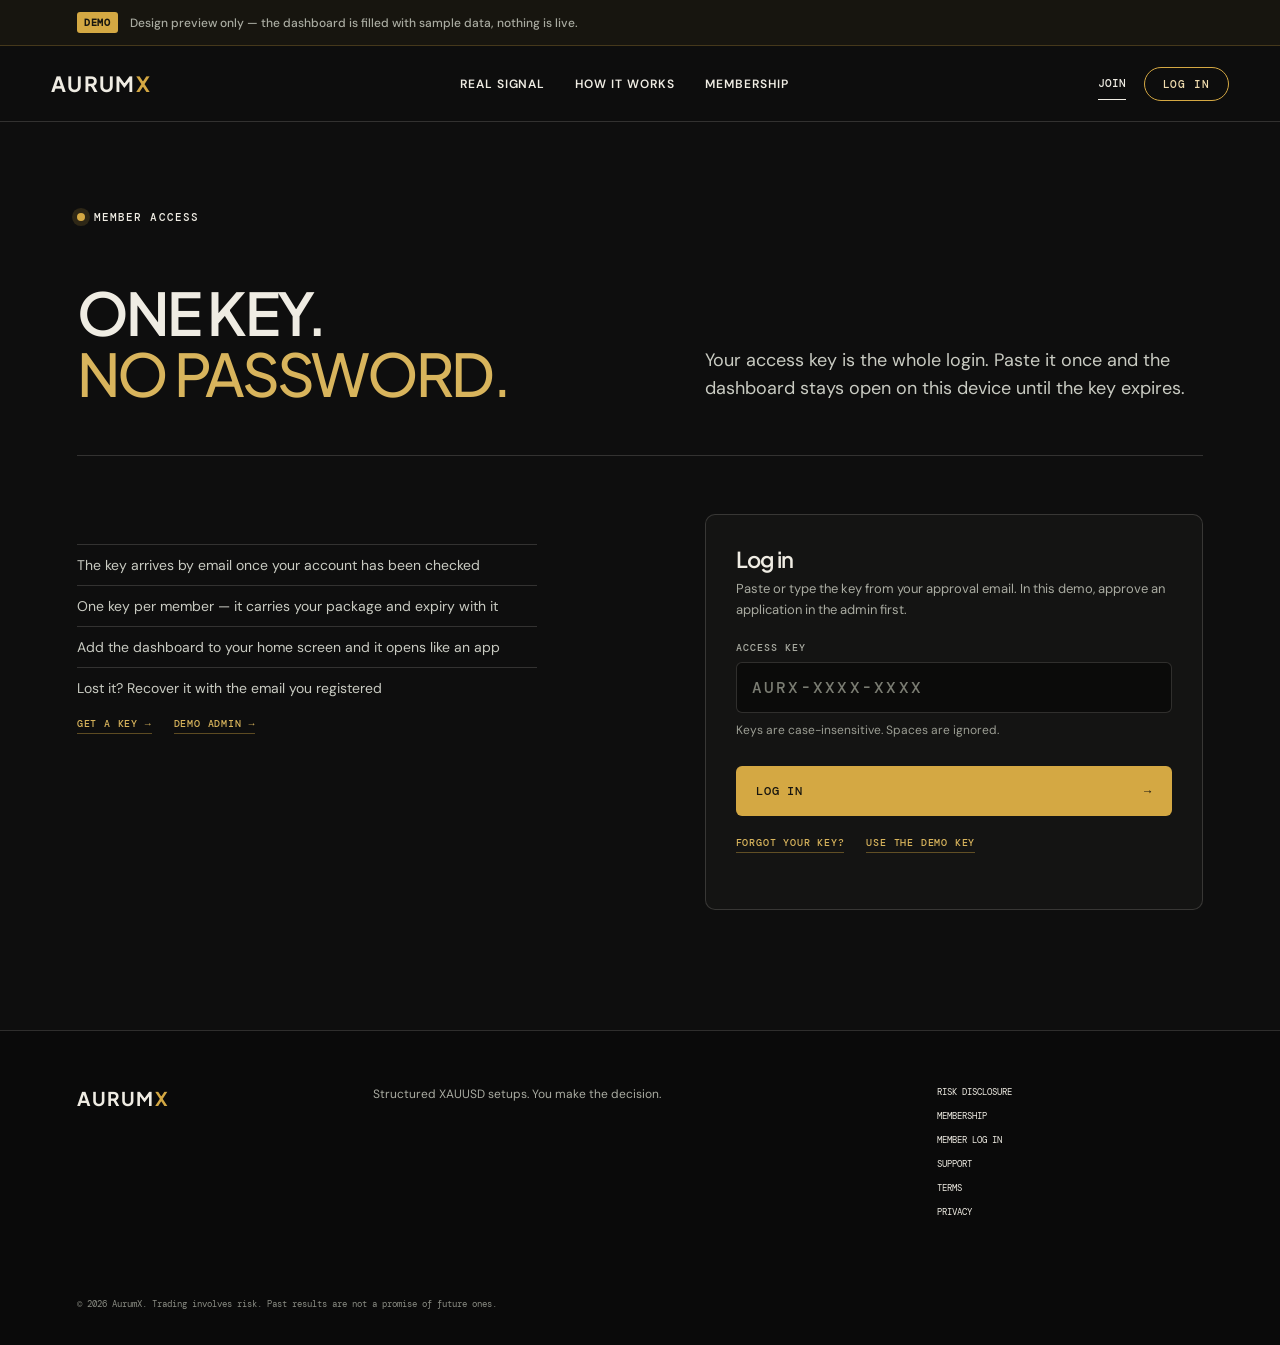
==== access/index.html @ 81ef8db6 "AurumX mockup: landing, membership, demo admin, member access, legal pages Co-Authored-By: Claude So" ====
<!doctype html>
<html lang="en">
<head>
  <meta charset="utf-8">
  <meta name="viewport" content="width=device-width, initial-scale=1">
  <meta name="robots" content="noindex">
  <meta name="description" content="Member access to the AurumX dashboard — one key, no password.">
  <meta name="theme-color" content="#0e0e0e">
  <title>Member Access — AurumX</title>
  <link rel="preconnect" href="https://fonts.googleapis.com">
  <link rel="preconnect" href="https://fonts.gstatic.com" crossorigin>
  <link rel="stylesheet" href="https://fonts.googleapis.com/css2?family=DM+Mono:wght@400;500&family=DM+Sans:wght@400;500&family=Newsreader:ital@0;1&family=Plus+Jakarta+Sans:wght@500;600;700&display=swap">
  <link rel="stylesheet" href="../assets/site.css">
<style>

/* ── the member console ─────────────────────────────────────────────────────
   Gold stays the chrome accent, exactly as on the landing. Inside the console
   colour carries meaning instead: emerald = live / target reached, red = stop,
   so a member reads outcome before they read words. */
:root{--live:#3ddc97;--stop:#e0644f}
.gate{display:grid;grid-template-columns:1.05fr .95fr;gap:6vw;align-items:start;margin-top:58px}
.gate-copy ul{list-style:none;padding:0;margin:30px 0 0;display:grid;gap:11px;max-width:460px}
.gate-copy li{border-top:1px solid var(--line);padding-top:11px;font-size:14px;color:#c9cbc2}
.console{margin-top:16px;border:1px solid var(--line);border-radius:12px;overflow:hidden;background:#0c0c0b}
.console-top{display:flex;align-items:center;justify-content:space-between;gap:18px;padding:16px 20px;border-bottom:1px solid var(--line);font:400 10px DM Mono,monospace;color:#9b9d93}
.console-top b{display:flex;align-items:center;gap:9px;font:600 13px 'Plus Jakarta Sans',sans-serif;letter-spacing:-.02em;color:#efece3}
.console-top b i{width:7px;height:7px;border-radius:50%;background:var(--live);box-shadow:0 0 0 4px rgba(61,220,151,.16)}
.tabs{display:flex;gap:8px;padding:14px 20px;border-bottom:1px solid var(--line);overflow-x:auto}
.tabs button{white-space:nowrap;background:transparent;border:1px solid var(--line);border-radius:999px;padding:9px 17px;font:500 10px DM Mono,monospace;letter-spacing:.08em;text-transform:uppercase;color:#a9aba1;cursor:pointer}
.tabs button[aria-selected=true]{background:#d4a843;border-color:#d4a843;color:#17150f}
.panel{display:none;padding:30px 24px 36px}
.panel.open{display:block}
.panel-head{display:flex;align-items:flex-end;justify-content:space-between;gap:20px;flex-wrap:wrap}
.panel-head span{font:500 10px DM Mono,monospace;letter-spacing:.1em;color:#a9aba1}
.panel-head h2{font-family:'Plus Jakarta Sans',sans-serif;font-size:26px;letter-spacing:-.035em;font-weight:600;margin:10px 0 0}
.pill-sell{background:rgba(224,100,79,.14);border:1px solid rgba(224,100,79,.5);color:var(--stop);border-radius:999px;padding:7px 15px;font:500 10px DM Mono,monospace;letter-spacing:.1em}
.price-row{display:flex;align-items:flex-end;justify-content:space-between;gap:24px;flex-wrap:wrap;margin-top:28px;padding-bottom:24px;border-bottom:1px solid var(--line)}
.price-row b{display:block;font:500 10px DM Mono,monospace;letter-spacing:.1em;color:#a9aba1}
.price-row strong{display:block;margin-top:12px;font-family:'Plus Jakarta Sans',sans-serif;font-size:clamp(40px,5vw,60px);font-weight:600;letter-spacing:-.045em}
.price-row .pips strong{color:var(--live);text-align:right}
.rail{margin-top:30px}
.rail-track{position:relative;height:3px;background:#24241f;border-radius:3px}
.rail-fill{position:absolute;inset:0 62% 0 0;background:var(--live);border-radius:3px}
.rail-track i{position:absolute;top:50%;width:2px;height:11px;background:#3a3a33;transform:translate(-50%,-50%)}
.rail-track i.now{width:13px;height:13px;border-radius:50%;background:#efece3;box-shadow:0 0 0 4px rgba(239,236,227,.12)}
.rail-track i.hit{background:var(--live)}
.rail-track i.stop{background:var(--stop)}
.rail-labels{position:relative;height:14px;margin-top:14px;font:400 9px DM Mono,monospace;color:#9b9d93}
.rail-labels span{position:absolute;transform:translateX(-50%);white-space:nowrap}
.rail-labels span:first-child{transform:none}
.rail-labels span:last-child{transform:translateX(-100%)}
.rail-labels span.hit{color:var(--live)}
.rail-labels span.stop{color:var(--stop)}
.be-note{display:flex;align-items:center;gap:11px;margin-top:26px;border:1px solid rgba(212,168,67,.4);background:rgba(212,168,67,.08);border-radius:8px;padding:14px 16px}
.be-note b{font:500 11px DM Mono,monospace;letter-spacing:.08em;color:#e2bf72}
.be-note small{color:#a9aba1;font-size:12px}
.levels{margin:30px 0 0}
.levels div{display:flex;justify-content:space-between;align-items:baseline;gap:18px;padding:15px 0;border-bottom:1px solid var(--line)}
.levels dt{font:500 10px DM Mono,monospace;letter-spacing:.1em;color:#a9aba1}
.levels dd{margin:0;text-align:right;font-family:'Plus Jakarta Sans',sans-serif;font-size:21px;font-weight:600;letter-spacing:-.03em;font-variant-numeric:tabular-nums}
.levels dd small{display:block;margin-top:5px;font:400 10px DM Mono,monospace;letter-spacing:.04em;color:#9b9d93}
.levels dd.hit{color:var(--live)}
.levels dd.stop{color:var(--stop)}
.stat-grid{display:grid;grid-template-columns:1fr 1fr;border:1px solid var(--line);border-radius:10px;margin-top:26px;overflow:hidden}
.stat-grid article{padding:24px 22px;border-right:1px solid var(--line)}
.stat-grid article:last-child{border-right:0}
.stat-grid b{font:500 10px DM Mono,monospace;letter-spacing:.1em;color:#a9aba1}
.stat-grid strong{display:block;margin-top:12px;font-family:'Plus Jakarta Sans',sans-serif;font-size:clamp(34px,4vw,48px);font-weight:600;letter-spacing:-.045em}
.stat-grid strong.gold{color:#d8b45c}
.mini-grid{display:grid;grid-template-columns:repeat(4,1fr);border:1px solid var(--line);border-top:0;border-radius:0 0 10px 10px;margin-top:-10px;overflow:hidden}
.mini-grid article{padding:18px 20px;border-right:1px solid var(--line)}
.mini-grid article:last-child{border-right:0}
.mini-grid b{font:500 9px DM Mono,monospace;letter-spacing:.1em;color:#a9aba1}
.mini-grid strong{display:block;margin-top:8px;font-family:'Plus Jakarta Sans',sans-serif;font-size:24px;font-weight:600;letter-spacing:-.03em}
.mini-grid strong.live{color:var(--live)}
.mini-grid strong.stop{color:var(--stop)}
.bars{margin-top:34px}
.bars h3,.history h3{font:500 10px DM Mono,monospace;letter-spacing:.1em;color:#a9aba1;margin:0 0 18px;text-transform:uppercase}
.bar{margin-bottom:15px}
.bar-top{display:flex;justify-content:space-between;font:400 11px DM Mono,monospace;color:#c9cbc2}
.bar-track{margin-top:7px;height:4px;background:#1d1d19;border-radius:4px;overflow:hidden}
.bar-track span{display:block;height:100%;background:var(--live);border-radius:4px}
.bar-track span.stop{background:var(--stop)}
.history{margin-top:38px;border-top:1px solid var(--line);padding-top:26px}
.history>div{display:grid;grid-template-columns:64px 1fr auto;gap:18px;align-items:center;padding:13px 0;border-bottom:1px solid var(--line)}
.history i{font:500 9px DM Mono,monospace;letter-spacing:.08em;text-align:center;border:1px solid var(--line);border-radius:4px;padding:5px 0;color:#c9cbc2;font-style:normal}
.history b{font:600 14px 'Plus Jakarta Sans',sans-serif}
.history small{display:block;margin-top:3px;font:400 10px DM Mono,monospace;color:#9b9d93}
.history em{font-style:normal;font-family:'Plus Jakarta Sans',sans-serif;font-weight:600;font-size:16px;font-variant-numeric:tabular-nums;color:var(--live)}
.history em.flat{color:#9b9d93}
.planner{display:grid;grid-template-columns:.9fr 1.1fr;gap:5vw;margin-top:28px}
.planner-out{border:1px solid var(--line);border-radius:10px;padding:26px 24px;background:#0f0f0e;align-self:start}
.planner-out div{display:flex;justify-content:space-between;align-items:baseline;gap:16px;padding:14px 0;border-bottom:1px solid var(--line)}
.planner-out div:last-child{border-bottom:0}
.planner-out dt{font:500 10px DM Mono,monospace;letter-spacing:.1em;color:#a9aba1}
.planner-out dd{margin:0;font-family:'Plus Jakarta Sans',sans-serif;font-size:22px;font-weight:600;letter-spacing:-.03em;font-variant-numeric:tabular-nums}
.planner-out dd.gold{color:#d8b45c;font-size:32px}
.account-grid{display:grid;grid-template-columns:repeat(3,1fr);border:1px solid var(--line);border-radius:10px;overflow:hidden;margin-top:28px}
.account-grid article{padding:22px;border-right:1px solid var(--line)}
.account-grid article:last-child{border-right:0}
.account-grid b{font:500 10px DM Mono,monospace;letter-spacing:.1em;color:#a9aba1}
.account-grid strong{display:block;margin-top:12px;font-family:'Plus Jakarta Sans',sans-serif;font-size:22px;font-weight:600;letter-spacing:-.03em}
.key-row{display:flex;align-items:center;gap:14px;flex-wrap:wrap;margin-top:26px;border:1px solid var(--line);border-radius:10px;padding:18px 20px;background:#0f0f0e}
.key-row code{font:500 17px DM Mono,monospace;letter-spacing:.2em;color:#f0dcae}
.key-row button{margin-left:auto}
.switch-row{display:flex;align-items:center;justify-content:space-between;gap:20px;flex-wrap:wrap;margin-top:18px;border:1px solid var(--line);border-radius:10px;padding:18px 20px}
.switch-row p{margin:0;font-size:13px;color:#a9aba1;max-width:440px}
.switch{position:relative;width:52px;height:28px;border-radius:999px;background:#24241f;border:1px solid var(--line);cursor:pointer}
.switch:after{content:'';position:absolute;top:3px;left:3px;width:20px;height:20px;border-radius:50%;background:#9b9d93;transition:.18s}
.switch[aria-checked=true]{background:rgba(61,220,151,.2);border-color:rgba(61,220,151,.55)}
.switch[aria-checked=true]:after{left:27px;background:var(--live)}
@media(max-width:600px){
  /* all four tabs should fit without a sideways nudge */
  .console-top{flex-direction:column;align-items:flex-start;gap:8px}
  /* the tab row is the console's whole navigation — on a phone it scrolled
     away behind the header the moment you read the first panel */
  /* sticky needs a scrollport: the console's own overflow clip cancelled it */
  .console{overflow:visible}
  .tabs{gap:6px;padding:12px 14px;position:sticky;top:75px;z-index:10;background:#0c0c0b}
  .tabs button{padding:10px 12px;font-size:10px;letter-spacing:.05em}
  .panel{padding:22px 15px 28px}
  .panel-head h2{font-size:22px}
  .price-row strong{font-size:38px}
  .levels dd{font-size:19px}
  .history>div{grid-template-columns:52px 1fr auto;gap:12px}
  .history b{font-size:13px}
  .history em{font-size:15px}
  .planner-out{padding:22px 18px}
  .planner-out dd{font-size:19px}
  .planner-out dd.gold{font-size:27px}
  .key-row code{font-size:15px}
  .gate-copy li{font-size:13.5px}
  .console-top span,.panel-head span,.price-row b,.stat-grid b,.mini-grid b,
  .levels dt,.planner-out dt,.account-grid b,.bars h3,.history h3{font-size:11px}
  .rail-labels{font-size:10px}
  .bar-top{font-size:12px}
}
@media(max-width:900px){.gate,.planner{grid-template-columns:1fr;gap:34px}.stat-grid,.account-grid{grid-template-columns:1fr}.stat-grid article,.account-grid article{border-right:0;border-bottom:1px solid var(--line)}.mini-grid{grid-template-columns:1fr 1fr}.mini-grid article:nth-child(2){border-right:0}.panel{padding:24px 18px 30px}}

</style>
</head>
<body>
  <div class="demo-strip"><b>DEMO</b> <span>Design preview only &mdash; the dashboard is filled with sample data, nothing is live.</span></div>
  <header class="site-header">
    <a class="brand" href="../" aria-label="AurumX home">AURUM<span>X</span></a>
    <nav aria-label="Main navigation">
      <a href="../#signal">Real signal</a><a href="../#process">How it works</a><a href="../membership/">Membership</a>
    </nav>
    <div class="nav-actions">
      <a class="nav-cta" href="../membership/">Join</a>
      <a class="nav-login" href="../access/">Log in</a>
    </div>
  </header>
  <main class="page">
    <!-- ── the gate ─────────────────────────────────────────────────────── -->
    <section id="gate">
      <div class="page-head">
        <div>
          <div class="eyebrow"><i></i> MEMBER ACCESS</div>
          <h1>ONE KEY.<br><em>NO PASSWORD.</em></h1>
        </div>
        <p>Your access key is the whole login. Paste it once and the dashboard stays open on this device until the key expires.</p>
      </div>

      <div class="gate">
        <div class="gate-copy">
          <ul>
            <li>The key arrives by email once your account has been checked</li>
            <li>One key per member — it carries your package and expiry with it</li>
            <li>Add the dashboard to your home screen and it opens like an app</li>
            <li>Lost it? Recover it with the email you registered</li>
          </ul>
          <div class="inline-links">
            <a href="../membership/">Get a key →</a>
            <a href="../admin/">Demo admin →</a>
          </div>
        </div>

        <form class="card" id="login">
          <h2>Log in</h2>
          <p>Paste or type the key from your approval email. In this demo, approve an application in the admin first.</p>
          <div class="field">
            <label for="key">Access key</label>
            <input class="mono" id="key" name="key" placeholder="AURX-XXXX-XXXX" autocomplete="off" spellcheck="false">
            <small class="hint">Keys are case-insensitive. Spaces are ignored.</small>
          </div>
          <button class="btn-gold" type="submit">Log in <span>→</span></button>
          <div class="inline-links">
            <a href="#" id="forgot">Forgot your key?</a>
            <a href="#" id="usedemo">Use the demo key</a>
          </div>
          <p class="note" id="msg"></p>
        </form>
      </div>
    </section>

    <!-- ── the console ──────────────────────────────────────────────────── -->
    <section id="app" hidden>
      <div class="page-head">
        <div>
          <div class="eyebrow"><i></i> <span id="signed">SIGNED IN</span></div>
          <h1>XAUUSD,<br><em>ON THE RECORD.</em></h1>
        </div>
        <p>Everything a member sees after logging in: the live setup, the performance record, the risk planner and the account itself. All figures here are sample data.</p>
      </div>

      <div class="console">
        <div class="console-top">
          <b><i></i> AURUMX · XAUUSD</b>
          <span>LAST SYNC 08:25:39 · NEXT SETUP 06:03</span>
        </div>
        <div class="tabs" role="tablist">
          <button role="tab" aria-selected="true" data-tab="signal">Signal</button>
          <button role="tab" aria-selected="false" data-tab="performance">Performance</button>
          <button role="tab" aria-selected="false" data-tab="planner">Planner</button>
          <button role="tab" aria-selected="false" data-tab="account">Account</button>
        </div>

        <!-- Signal -->
        <div class="panel open" data-panel="signal">
          <div class="panel-head">
            <div><span>XAUUSD · SCALPING</span><h2>Sell setup confirmed</h2></div>
            <span class="pill-sell">SELL</span>
          </div>
          <div class="price-row">
            <div><b>LIVE PRICE</b><strong>4361.19</strong></div>
            <div class="pips"><b>RUNNING PIPS</b><strong>+75.6</strong></div>
          </div>
          <div class="rail">
            <div class="rail-track">
              <div class="rail-fill"></div>
              <i class="stop" style="left:0"></i><i style="left:22%"></i><i class="hit" style="left:38%"></i>
              <i class="now" style="left:38%"></i><i style="left:68%"></i><i style="left:100%"></i>
            </div>
            <div class="rail-labels"><span class="stop" style="left:0">SL</span><span style="left:22%">ENTRY</span><span class="hit" style="left:38%">TP1 ✓</span><span style="left:68%">TP2</span><span style="left:100%">TP3</span></div>
          </div>
          <div class="be-note"><b>BE LEVEL HIT</b><small>Lock break-even, then trail.</small></div>
          <dl class="levels">
            <div><dt>ENTRY</dt><dd>4368.75</dd></div>
            <div><dt>TP1</dt><dd class="hit">4362.13<small>HIT · LOCK BE</small></dd></div>
            <div><dt>TP2</dt><dd>4355.52<small>RANGE 56.7 PIPS</small></dd></div>
            <div><dt>TP3</dt><dd>4348.90<small>RANGE 122.9 PIPS</small></dd></div>
            <div><dt>STOP LOSS</dt><dd class="stop">4381.98<small>RISK 207.9 PIPS</small></dd></div>
          </dl>
          <p class="note">Tap any level to copy it into your platform. One setup is active at a time — a new one replaces it and the old one moves into the record.</p>
        </div>

        <!-- Performance -->
        <div class="panel" data-panel="performance">
          <div class="panel-head">
            <div><span>THIS WEEK · 20–23 SEPTEMBER</span><h2>The record, counted the same way</h2></div>
            <span style="font:400 10px DM Mono,monospace;color:#9b9d93">DAY · WEEK · MONTH · CUSTOM</span>
          </div>
          <div class="stat-grid">
            <article><b>WIN RATE</b><strong>95.9%</strong></article>
            <article><b>TOTAL PIPS</b><strong class="gold">3,251.3</strong></article>
          </div>
          <div class="mini-grid">
            <article><b>SIGNALS</b><strong>104</strong></article>
            <article><b>TP</b><strong class="live">18</strong></article>
            <article><b>BE</b><strong>52</strong></article>
            <article><b>SL</b><strong class="stop">3</strong></article>
          </div>
          <div class="bars">
            <h3>Outcome distribution</h3>
            <div class="bar"><div class="bar-top"><span>TP1</span><span>14.4%</span></div><div class="bar-track"><span style="width:14.4%"></span></div></div>
            <div class="bar"><div class="bar-top"><span>TP2</span><span>2.9%</span></div><div class="bar-track"><span style="width:2.9%"></span></div></div>
            <div class="bar"><div class="bar-top"><span>TP3</span><span>0.0%</span></div><div class="bar-track"><span style="width:0.6%"></span></div></div>
            <div class="bar"><div class="bar-top"><span>BE</span><span>50.0%</span></div><div class="bar-track"><span style="width:50%"></span></div></div>
            <div class="bar"><div class="bar-top"><span>SL</span><span>2.9%</span></div><div class="bar-track"><span class="stop" style="width:2.9%"></span></div></div>
          </div>
          <div class="history">
            <h3>Signal history — 10 of 104</h3>
            <div><i>BUY</i><div><b>TP1</b><small>23/09/26 · 11:30</small></div><em>+56.8</em></div>
            <div><i>BUY</i><div><b>TP1</b><small>23/09/26 · 11:00</small></div><em>+57.5</em></div>
            <div><i>BUY</i><div><b>EXPIRED</b><small>23/09/26 · 10:30</small></div><em class="flat">+0.0</em></div>
            <div><i>SELL</i><div><b>BREAK-EVEN</b><small>23/09/26 · 09:30</small></div><em>+41.2</em></div>
            <div><i>SELL</i><div><b>TP2</b><small>22/09/26 · 20:00</small></div><em>+88.4</em></div>
          </div>
          <p class="note">Break-even is booked at 80% of the peak the trade reached, so a trade that ran and came back still shows what it gave you. Expired setups count neither way.</p>
        </div>

        <!-- Planner -->
        <div class="panel" data-panel="planner">
          <div class="panel-head">
            <div><span>RISK PLANNER</span><h2>Your risk, already calculated</h2></div>
          </div>
          <div class="planner">
            <div>
              <div class="field"><label for="bal">Account balance (USD)</label><input id="bal" type="number" value="5000" min="0" step="100"></div>
              <div class="field"><label for="risk">Risk per trade (%)</label><input id="risk" type="number" value="1" min="0.1" max="10" step="0.1"></div>
              <p class="note">The stop distance comes from the live setup — 207.9 pips on the current SELL — so the numbers move with the signal, not with a calculator you keep somewhere else.</p>
            </div>
            <dl class="planner-out">
              <div><dt>LOT SIZE</dt><dd class="gold" id="lots">0.02</dd></div>
              <div><dt>RISK BUDGET</dt><dd id="riskamt">$50.00</dd></div>
              <div><dt>VALUE PER PIP</dt><dd id="perpip">$0.20</dd></div>
              <div><dt>AT STOP · 207.9 PIPS</dt><dd id="atsl">&minus;$41.58</dd></div>
              <div><dt>AT TP1 · 65.4 PIPS</dt><dd id="attp">+$13.08</dd></div>
            </dl>
          </div>
        </div>

        <!-- Account -->
        <div class="panel" data-panel="account">
          <div class="panel-head">
            <div><span>ACCOUNT</span><h2>Key, package and alerts</h2></div>
          </div>
          <div class="account-grid">
            <article><b>PACKAGE</b><strong id="a-pkg">Full month</strong></article>
            <article><b>ACCESS EXPIRES</b><strong id="a-exp">—</strong></article>
            <article><b>SESSION</b><strong>This device</strong></article>
          </div>
          <div class="key-row">
            <span style="font:500 10px DM Mono,monospace;letter-spacing:.1em;color:#a9aba1">ACCESS KEY</span>
            <code id="keyout">•••• •••• ••••</code>
            <button class="btn-ghost" type="button" id="reveal">Show key</button>
          </div>
          <div class="switch-row">
            <div><strong style="font:600 15px 'Plus Jakarta Sans',sans-serif">Signal alerts</strong><p>A push the moment a setup opens, and again when it reaches a target.</p></div>
            <div class="switch" role="switch" aria-checked="true" tabindex="0" id="notif"></div>
          </div>
          <div class="switch-row">
            <div><strong style="font:600 15px 'Plus Jakarta Sans',sans-serif">Renew access</strong><p>Extend the current key. Days are added to what is left, never reset.</p></div>
            <a class="btn-ghost" href="../membership/">Renew →</a>
          </div>
          <p class="note">Logging out clears the key from this device only. The key itself stays valid until it expires.</p>
        </div>
      </div>

      <div class="inline-links" style="margin-top:28px">
        <a href="#" id="logout">Log out</a>
        <a href="../">Back to the landing →</a>
      </div>
    </section>
  </main>

    <footer><a class="brand" href="../">AURUM<span>X</span></a><p>Structured XAUUSD setups. You make the decision.</p><div><a href="../#transparency">Risk disclosure</a><a href="../membership/">Membership</a><a href="../access/">Member log in</a><a href="../support/">Support</a><a href="../terms/">Terms</a><a href="../privacy/">Privacy</a></div><small>&copy; 2026 AurumX. Trading involves risk. Past results are not a promise of future ones.</small></footer>
<script>
const AX = {
  KEY: 'aurumx_demo_apps_v1',
  TIERS: {
    t1: { deposit: 100, label: '5 trading days', pkg: 'Starter', days: 7 },
    t2: { deposit: 200, label: 'Up to 11 trading days', pkg: 'Standard', days: 15 },
    t3: { deposit: 250, label: 'Up to 22 trading days', pkg: 'Full month', days: 30 },
  },
  seed() {
    const now = Date.now(), d = (n) => new Date(now - n * 36e5).toISOString();
    const mk = (id, name, email, phone, acct, tier, status, hrs, key) => {
      const t = this.TIERS[tier];
      return { id, name, email, phone, acct, tier, pkg: t.pkg, label: t.label, deposit: t.deposit, days: t.days, created: d(hrs), status, key: key || null, expires: key ? this.addDays(d(hrs - 2), t.days) : null, sample: true };
    };
    return [
      mk('APP-2041', 'Aisyah Rahman', 'aisyah@example.com', '+60123456789', '4821907', 't2', 'pending', 3),
      mk('APP-2038', 'Daniel Lim', 'daniel@example.com', '+60198765432', '4821655', 't3', 'pending', 20),
      mk('APP-2031', 'Farid Hassan', 'farid@example.com', '+60112223344', '4820871', 't1', 'approved', 52, 'AURX-7K3M-Q9XD'),
    ];
  },
  load() {
    let list = null;
    try { list = JSON.parse(localStorage.getItem(this.KEY)); } catch {}
    if (!list) { list = this.seed(); this.save(list); }
    return list;
  },
  save(list) { try { localStorage.setItem(this.KEY, JSON.stringify(list)); } catch {} },
  makeKey() {
    const c = 'ABCDEFGHJKLMNPQRSTUVWXYZ23456789';
    const part = () => Array.from({ length: 4 }, () => c[Math.floor(Math.random() * c.length)]).join('');
    return 'AURX-' + part() + '-' + part();
  },
  addDays(iso, d) { const t = new Date(iso); t.setDate(t.getDate() + d); return t.toISOString(); },
  fmt(iso) { return new Date(iso).toLocaleDateString('en-GB', { day: 'numeric', month: 'short', year: 'numeric' }); },
  norm(k) { return String(k || '').toUpperCase().replace(/\s+/g, ''); },
};

const gate = document.getElementById('gate');
const app = document.getElementById('app');
const msg = document.getElementById('msg');
const keyInput = document.getElementById('key');
const DEMO_KEY = 'AURX-DEMO-2026';
let currentKey = DEMO_KEY;

const open = (rec) => {
  currentKey = rec.key;
  document.getElementById('signed').textContent = 'SIGNED IN \u2014 ' + rec.pkg.toUpperCase() + ' \u00b7 ' + rec.label.toUpperCase();
  document.getElementById('a-pkg').textContent = rec.pkg + ' \u00b7 ' + rec.days + ' days';
  document.getElementById('a-exp').textContent = AX.fmt(rec.expires);
  gate.hidden = true; app.hidden = false; window.scrollTo({ top: 0 });
};
const demoRec = () => ({ key: DEMO_KEY, pkg: 'Full month', label: 'Up to 22 trading days', days: 30, expires: AX.addDays(new Date().toISOString(), 30) });
const tryKey = (raw) => {
  const k = AX.norm(raw);
  if (!k) { msg.textContent = 'Enter your access key.'; keyInput.focus(); return; }
  msg.textContent = 'Validating...';
  setTimeout(() => {
    if (k === DEMO_KEY) return open(demoRec());
    const rec = (AX.load() || []).find((a) => a.status === 'approved' && a.key && AX.norm(a.key) === k);
    if (!rec) { msg.textContent = 'We do not recognise that key. Approve an application in the demo admin first, or use the demo key.'; return; }
    if (new Date(rec.expires).getTime() < Date.now()) { msg.textContent = 'That key has expired. Renew on the membership page.'; return; }
    open(rec);
  }, 380);
};

document.getElementById('login').addEventListener('submit', (e) => { e.preventDefault(); tryKey(keyInput.value); });
document.getElementById('usedemo').addEventListener('click', (e) => { e.preventDefault(); keyInput.value = DEMO_KEY; tryKey(DEMO_KEY); });
document.getElementById('forgot').addEventListener('click', (e) => { e.preventDefault(); msg.textContent = 'In the live app this asks for your registered email and sends the key back to it.'; });
document.getElementById('logout').addEventListener('click', (e) => { e.preventDefault(); app.hidden = true; gate.hidden = false; msg.textContent = ''; keyInput.value = ''; window.scrollTo({ top: 0 }); });

document.querySelectorAll('.tabs button').forEach((btn) => {
  btn.addEventListener('click', () => {
    document.querySelectorAll('.tabs button').forEach((b) => b.setAttribute('aria-selected', String(b === btn)));
    document.querySelectorAll('.panel').forEach((p) => p.classList.toggle('open', p.dataset.panel === btn.dataset.tab));
  });
});

const STOP_PIPS = 207.9, TP1_PIPS = 65.4;
const money = (n) => '$' + n.toLocaleString('en-US', { minimumFractionDigits: 2, maximumFractionDigits: 2 });
const recalc = () => {
  const bal = Number(document.getElementById('bal').value) || 0;
  const pct = Number(document.getElementById('risk').value) || 0;
  const riskAmt = bal * (pct / 100);
  const lots = Math.max(0.01, Math.floor((riskAmt / (STOP_PIPS * 10)) * 100) / 100);
  const perPip = lots * 10;
  document.getElementById('riskamt').textContent = money(riskAmt);
  document.getElementById('lots').textContent = lots.toFixed(2);
  document.getElementById('perpip').textContent = money(perPip);
  document.getElementById('atsl').textContent = '\u2212' + money(perPip * STOP_PIPS);
  document.getElementById('attp').textContent = '+' + money(perPip * TP1_PIPS);
};
document.getElementById('bal').addEventListener('input', recalc);
document.getElementById('risk').addEventListener('input', recalc);
recalc();

document.getElementById('reveal').addEventListener('click', (e) => {
  const out = document.getElementById('keyout');
  const hidden = out.textContent.includes('\u2022');
  out.textContent = hidden ? currentKey : '\u2022\u2022\u2022\u2022 \u2022\u2022\u2022\u2022 \u2022\u2022\u2022\u2022';
  e.currentTarget.textContent = hidden ? 'Hide key' : 'Show key';
});
const notif = document.getElementById('notif');
const toggle = () => notif.setAttribute('aria-checked', notif.getAttribute('aria-checked') === 'true' ? 'false' : 'true');
notif.addEventListener('click', toggle);
notif.addEventListener('keydown', (e) => { if (e.key === ' ' || e.key === 'Enter') { e.preventDefault(); toggle(); } });
// ?demo opens the console straight away (used for the landing screenshots)
if (new URLSearchParams(location.search).has('demo')) open(demoRec());
</script>

</body>
</html>
---- assets/site.css ----
:root{--ink:#10110f;--paper:#ebe9df;--soft:#d7d3c5;--acid:#a7c879;--muted:#7b7b70;--line:rgba(16,17,15,.18)}*{box-sizing:border-box}html{scroll-behavior:smooth}body{margin:0;background:var(--paper);color:var(--ink);font-family:Manrope,Arial,sans-serif;font-size:16px;overflow-x:hidden}a{color:inherit;text-decoration:none}.site-header{position:sticky;top:0;z-index:20;height:76px;padding:0 4vw;display:flex;align-items:center;justify-content:space-between;background:rgba(235,233,223,.92);backdrop-filter:blur(16px);border-bottom:1px solid var(--line)}.brand{font-size:19px;font-weight:700;letter-spacing:-.06em}.brand span{font-family:Newsreader,serif;font-weight:400;font-style:italic;margin-left:5px;color:#667b50}.site-header nav{display:flex;gap:30px;font-size:12px;font-weight:600;text-transform:uppercase;letter-spacing:.08em}.site-header nav a:hover{opacity:.55}.nav-cta{font:500 11px DM Mono,monospace;text-transform:uppercase;border-bottom:1px solid;padding:9px 0}.section-pad{padding:120px 6vw}.eyebrow,.section-intro>span,.section-intro>div>span,.transparency-copy>span{font:500 11px DM Mono,monospace;letter-spacing:.1em}.eyebrow{display:flex;align-items:center;gap:9px;margin-bottom:58px}.eyebrow i{display:block;width:8px;height:8px;border-radius:50%;background:#718c56;box-shadow:0 0 0 5px rgba(113,140,86,.14)}.hero{min-height:calc(100vh - 76px);display:flex;flex-direction:column;justify-content:center}.hero-grid{display:grid;grid-template-columns:1.05fr .95fr;gap:7vw;align-items:end}.hero h1,.section-intro h2,.transparency h2,.closing h2{margin:0;font-size:clamp(52px,6.3vw,104px);line-height:.87;letter-spacing:-.067em;font-weight:700}.hero h1 em,.section-intro h2 em,.closing h2 em{font-family:Newsreader,serif;font-weight:400}.hero-copy>p{max-width:600px;margin:42px 0 32px;font-size:20px;line-height:1.55}.button{display:inline-flex;align-items:center;justify-content:space-between;gap:45px;background:var(--ink);color:var(--paper);padding:17px 19px 17px 22px;font:500 12px DM Mono,monospace;text-transform:uppercase}.button:hover span{transform:translateX(5px)}.button span{transition:.2s}.micro-strip{display:flex;gap:20px;margin-top:55px;font:500 9px DM Mono,monospace;letter-spacing:.05em}.micro-strip span+span:before{content:'/';margin-right:20px;color:#999}.terminal-wrap{background:var(--ink);color:#e8e6dc;border-radius:2px;box-shadow:0 25px 70px rgba(0,0,0,.18)}.terminal-top,.terminal-data{display:flex;justify-content:space-between;align-items:center;padding:16px 18px;font:400 10px DM Mono,monospace;border-bottom:1px solid #2b2d29}.status{color:var(--acid)}.chart{height:300px;position:relative;background:linear-gradient(rgba(255,255,255,.035) 1px,transparent 1px),linear-gradient(90deg,rgba(255,255,255,.035) 1px,transparent 1px);background-size:100% 50px,70px 100%}.chart svg{position:absolute;inset:15px 0 0;width:100%;height:85%}.chart polyline{fill:none;stroke:var(--acid);stroke-width:2}.chart .area{fill:url(#fade)}.level{position:absolute;right:8px;padding:3px 5px;font:500 8px DM Mono;background:var(--ink);color:#a4a69f}.level:before{content:'';position:absolute;right:100%;top:50%;width:460px;border-top:1px dashed currentColor;opacity:.3}.l1{top:13%;color:var(--acid)}.l2{top:31%;color:var(--acid)}.l3{top:58%}.l4{top:80%;color:#d6856d}.terminal-data{border-top:1px solid #2b2d29;border-bottom:0}.terminal-data div{display:flex;flex-direction:column;gap:5px}.terminal-data small{color:#96988e}.demo-note{padding:11px 18px;background:#1a1c18;color:#96988e;font:400 8px DM Mono}.section-intro{max-width:960px}.section-intro h2{margin-top:35px}.section-intro>p{max-width:510px;font-size:18px;line-height:1.6;margin-top:28px}.receive{border-top:1px solid var(--line)}.receive-grid{display:grid;grid-template-columns:repeat(5,1fr);margin:80px 0 50px;border-top:1px solid var(--line);border-bottom:1px solid var(--line)}.receive-grid article{padding:24px 22px 50px;border-right:1px solid var(--line)}.receive-grid article:last-child{border:0}.receive-grid b{font:500 12px DM Mono}.receive-grid p{color:#55564f;font-size:13px;line-height:1.6}.text-link{display:inline-flex;gap:34px;border-bottom:1px solid;padding:10px 0;font:500 11px DM Mono;text-transform:uppercase}.proof{background:var(--ink);color:#dfddd3}.horizontal{max-width:none;display:flex;justify-content:space-between;align-items:end}.horizontal>p{max-width:440px;color:#b6b8af;margin:0}.proof-grid{display:grid;grid-template-columns:1.2fr .8fr;gap:7vw;margin-top:85px}.dashboard-card{border:1px solid #34362f;background:#141512}.dash-head,.dash-foot{display:flex;justify-content:space-between;padding:18px;font:400 9px DM Mono;color:#96988e}.dash-head{border-bottom:1px solid #34362f}.dash-chart{height:430px;position:relative;background:linear-gradient(rgba(255,255,255,.03) 1px,transparent 1px),linear-gradient(90deg,rgba(255,255,255,.03) 1px,transparent 1px);background-size:100% 54px,70px 100%;overflow:hidden}.candle{position:absolute;width:9px;background:#9cab89;bottom:20%;height:26%;box-shadow:0 -25px 0 -4px #9cab89,0 29px 0 -4px #9cab89}.c1{left:10%;height:18%}.c2{left:20%;height:35%;bottom:18%}.c3{left:31%;height:28%;bottom:32%}.c4{left:43%;height:42%;bottom:28%}.c5{left:54%;height:25%;bottom:50%}.c6{left:65%;height:48%;bottom:39%}.c7{left:76%;height:32%;bottom:59%}.c8{left:87%;height:50%;bottom:48%}.entry-line,.tp-line,.sl-line{position:absolute;left:0;right:0;border-top:1px dashed #777;font:400 8px DM Mono;text-align:right;padding-right:10px}.entry-line{top:58%}.tp-line{top:27%;color:var(--acid);border-color:var(--acid)}.sl-line{top:78%;color:#c67562;border-color:#c67562}.dash-foot{border-top:1px solid #34362f}.dash-foot b{color:#bbbdb4}.signal-sheet{position:relative}.demo-badge{display:inline-block;background:#d2ad54;color:#191815;padding:7px 9px;font:500 9px DM Mono}.signal-title{border-bottom:1px solid #34362f;padding:23px 0}.signal-title h3{font-size:42px;margin:0 0 12px}.signal-title span{display:block;color:#9b9d93;font:400 10px DM Mono;line-height:1.7}.signal-sheet dl{margin:0}.signal-sheet dl div{display:flex;justify-content:space-between;padding:13px 0;border-bottom:1px solid #292b27}.signal-sheet dt{font:400 10px DM Mono;color:#a2a49a}.signal-sheet dd{margin:0}.outcome{padding:24px 0 30px}.outcome small{font:400 9px DM Mono;color:#a2a49a}.outcome p{color:#bbbdb4}.transparency{background:#a6c179;display:grid;grid-template-columns:1fr 1fr;gap:5vw;position:relative;overflow:hidden}.risk-word{font-size:25vw;font-weight:700;line-height:.7;letter-spacing:-.1em;transform:rotate(-90deg) translate(-18%,15%);opacity:.12;white-space:nowrap}.transparency-copy{max-width:630px}.transparency h2{margin:30px 0}.transparency blockquote{font:400 26px/1.35 Newsreader,serif;margin:45px 0;padding-left:25px;border-left:1px solid}.transparency p{line-height:1.7}.button.light{background:var(--paper);color:var(--ink);margin-top:20px}.steps{display:grid;grid-template-columns:repeat(4,1fr);margin-top:75px;border-top:1px solid var(--line)}.steps article{padding:23px 28px 50px 0;border-right:1px solid var(--line);margin-right:28px}.steps article:last-child{border:0}.steps i{font:400 10px DM Mono;color:#777}.steps h3{margin-top:40px;font-size:16px}.steps p{font-size:13px;line-height:1.6;color:#55564f}.manifesto{margin-top:80px;border-top:1px solid;border-bottom:1px solid;padding:40px 0;font-size:clamp(20px,2.7vw,42px);font-weight:700;letter-spacing:-.04em}.manifesto em{font-family:Newsreader;font-weight:400}.pricing{background:#d6d2c5}.plans{display:grid;grid-template-columns:repeat(3,1fr);margin-top:80px}.plans article{position:relative;border:1px solid var(--ink);padding:38px;min-height:420px;display:flex;flex-direction:column;margin-right:-1px}.plans article>span{font:500 11px DM Mono}.plans h3{font-size:70px;margin:45px 0 0;letter-spacing:-.06em}.plans h3 small{font:400 9px DM Mono;letter-spacing:0}.plans strong{font:400 28px Newsreader}.plans p{color:#55564f}.plans a{margin-top:auto;background:var(--ink);color:var(--paper);padding:16px;font:500 10px DM Mono;text-transform:uppercase}.plans .featured{background:var(--ink);color:var(--paper)}.plans .featured p{color:#aaa}.plans .featured a{background:var(--acid);color:var(--ink)}.value-callout{position:absolute;top:-32px;left:-1px;right:-1px;height:32px;padding:9px;background:var(--acid);color:var(--ink);font:500 9px DM Mono;text-align:center}.closing{text-align:center}.closing>span{font:500 10px DM Mono}.closing h2{margin:35px auto 55px;max-width:1100px;font-size:clamp(46px,6vw,90px)}footer{padding:55px 6vw 35px;background:var(--ink);color:var(--paper);display:grid;grid-template-columns:1fr 2fr 1fr;gap:30px;align-items:start}footer p{margin:0;color:#a9aba1;font-size:12px}footer>div{display:flex;flex-direction:column;gap:12px;font:400 9px DM Mono;text-transform:uppercase}footer small{grid-column:1/-1;margin-top:50px;color:#8b8d84;font:400 9px DM Mono}
@media(max-width:900px){.site-header nav{display:none}.section-pad{padding:90px 6vw}.hero-grid,.proof-grid,.transparency{grid-template-columns:1fr}.terminal-wrap{margin-top:30px}.receive-grid{grid-template-columns:1fr 1fr}.receive-grid article{border-bottom:1px solid var(--line)}.horizontal{display:block}.horizontal>p{margin-top:30px}.risk-word{display:none}.steps{grid-template-columns:1fr 1fr}.plans{grid-template-columns:1fr;gap:35px}.plans article{min-height:340px}.value-callout{top:-32px}footer{grid-template-columns:1fr 1fr}}@media(max-width:560px){.hero h1{font-size:48px}.hero-copy>p{font-size:17px}.micro-strip{flex-wrap:wrap}.micro-strip span+span:before{display:none}.chart,.dash-chart{height:250px}.receive-grid,.steps{grid-template-columns:1fr}.receive-grid article,.steps article{border-right:0}.transparency{padding-top:75px}.plans h3{font-size:58px}footer{grid-template-columns:1fr}}

/* Softer professional typography */
body{font-family:'DM Sans',Arial,sans-serif}
.brand{font-family:'Plus Jakarta Sans',sans-serif;font-size:18px;letter-spacing:-.04em}
.brand span{font-family:'DM Sans',sans-serif;font-weight:500;font-style:normal;margin-left:6px}
.hero h1,.section-intro h2,.transparency h2,.closing h2{font-family:'Plus Jakarta Sans',sans-serif;font-size:clamp(44px,5.1vw,78px);line-height:1.02;letter-spacing:-.045em;font-weight:600}
.hero h1 em,.section-intro h2 em,.closing h2 em{font-family:'Plus Jakarta Sans',sans-serif;font-weight:500;font-style:normal;color:#687d52}
.hero-copy>p{margin-top:38px;font-size:19px;line-height:1.6}
.button{border-radius:6px}
.terminal-wrap{border-radius:10px;overflow:hidden}
.transparency blockquote{font:500 23px/1.5 'DM Sans',sans-serif}
.manifesto{font-family:'Plus Jakarta Sans',sans-serif;font-size:clamp(19px,2.3vw,34px);font-weight:600;letter-spacing:-.025em;line-height:1.35}
.manifesto em{font-family:'DM Sans',sans-serif;font-weight:400;font-style:normal}
.plans strong{font:500 27px 'DM Sans',sans-serif}
@media(max-width:560px){.hero h1{font-size:39px;line-height:1.08}}

/* ── TBWN theme ──────────────────────────────────────────────────────────────
   Snid's layout and voice, TBWN's colours. The reference ran cream + olive on
   a light ground; TBWN is black, gold and chrome, so the page is inverted:
   dark ground, one light interlude, one gold block. Structure untouched. */
:root{
  --paper:#0e0e0e;           /* the ground */
  --ink:#efece3;             /* inverted blocks + buttons */
  --soft:#1a1a19;
  --acid:#d4a843;            /* gold replaces the olive accent */
  --muted:#a9aba1;
  --line:rgba(239,236,227,.16);
}
body{background:var(--paper);color:#efece3}
.site-header{background:rgba(14,14,14,.9);border-bottom:1px solid var(--line)}
.brand{display:flex;align-items:center;gap:9px}
.brand img{height:26px;width:auto;display:block}
.brand span{color:#d4a843;font-family:'DM Sans',sans-serif;font-style:normal;font-weight:500}
.eyebrow i{background:#d4a843;box-shadow:0 0 0 5px rgba(212,168,67,.16)}
.hero h1 em,.section-intro h2 em,.closing h2 em{color:#d8b45c}
.hero-copy>p,.section-intro>p{color:#c9cbc2}
.button{background:var(--ink);color:#12120f}
.button.gold{background:#d4a843;color:#12120f}
.micro-strip{color:#a9aba1}
.terminal-wrap{background:#000;box-shadow:0 25px 70px rgba(0,0,0,.6);border:1px solid #23231f}
.chart polyline{stroke:#d4a843}
.level.l1,.level.l2{color:#d4a843}
.receive-grid article p,.steps p{color:#b6b8af}
.receive-grid,.receive-grid article,.steps,.steps article{border-color:var(--line)}
/* the one light interlude */
.proof{background:#efece3;color:#16160f}
.proof .section-intro h2 em{color:#8a6a18}
.proof .horizontal>p{color:#55564f}
.proof .shots-copy li{border-color:rgba(20,20,15,.16);color:#3f4038}
.proof .shots-copy h3,.proof .tablet-shot h3{color:#16160f}
.proof .text-link{color:#16160f}
.proof .signal-title h3{color:#16160f}
.dashboard-card{background:#0d0d0c;border-color:#26261f}
.candle{background:#d4a843;box-shadow:0 -25px 0 -4px #d4a843,0 29px 0 -4px #d4a843}
.tp-line{color:#d4a843;border-color:#d4a843}
.demo-badge{background:#d4a843;color:#17150f}
.signal-title h3{color:#efece3}
.text-link{color:inherit}
/* the accent block */
.transparency{background:#d4a843;color:#15140f}
.transparency blockquote,.transparency p{color:#221f16}
.transparency h2 em{color:#3a3116}
.button.light{background:#12120f;color:#efece3}
.manifesto{border-color:var(--line)}
.manifesto em{color:#d8b45c}
/* pricing band */
.pricing{background:#151517}
.plans article{border-color:var(--line)}
.plans p{color:#b6b8af}
.plans a{background:var(--ink);color:#12120f}
.plans .featured{background:#efece3;color:#16160f}
.plans .featured p{color:#55564f}
.plans .featured a{background:#d4a843;color:#17150f}
.value-callout{background:#d4a843;color:#17150f}
.plans strong{color:#d8b45c}
/* nav: plans + member log in */
.nav-actions{display:flex;align-items:center;gap:18px}
.nav-login{border:1px solid #d4a843;color:#f0dcae;border-radius:999px;padding:9px 18px;font:500 11px DM Mono,monospace;text-transform:uppercase;letter-spacing:.08em;transition:background .18s ease,color .18s ease}
.nav-login:hover{background:#d4a843;color:#17150f}
@media(max-width:560px){.nav-actions{gap:12px}.nav-cta{display:none}.nav-login{padding:8px 14px;font-size:10px}}
/* hero shots */
.hero-shots{display:flex;align-items:flex-end;justify-content:center}
.hero-shots img{filter:drop-shadow(0 34px 70px rgba(0,0,0,.72))}
.hero-shots img.a{height:452px;position:relative;z-index:2;margin-left:-78px}
.hero-shots img.b{height:500px}
@media(max-width:900px){.hero-shots{margin-top:46px}.hero-shots img.a{height:316px;margin-left:-58px}.hero-shots img.b{height:350px}}
/* product shots */
.shots{display:grid;grid-template-columns:1.05fr .95fr;gap:6vw;align-items:center;margin-top:80px}
.shots-phones{display:flex;align-items:flex-end;justify-content:center}
.shots-phones img{filter:drop-shadow(0 30px 60px rgba(0,0,0,.6))}
.shots-phones img.a{height:420px;position:relative;z-index:2}
.shots-phones img.b{height:484px;margin-left:-30px}
.shots-copy h3{font-family:'Plus Jakarta Sans',sans-serif;font-size:clamp(28px,3vw,44px);letter-spacing:-.04em;margin:18px 0 0}
.shots-copy ul{list-style:none;padding:0;margin:26px 0 0;display:grid;gap:10px}
.shots-copy li{border-top:1px solid var(--line);padding-top:10px;font-size:14px;color:#c9cbc2}
.tablet-shot{margin-top:70px;border-top:1px solid var(--line);padding-top:60px;text-align:center}
.tablet-shot img{width:100%;max-width:980px;filter:drop-shadow(0 30px 70px rgba(0,0,0,.6))}
/* the record */
.record-grid{display:grid;grid-template-columns:repeat(4,1fr);border-top:1px solid var(--line);border-bottom:1px solid var(--line);margin-top:70px}
.record-grid article{padding:26px 22px 44px;border-right:1px solid var(--line)}
.record-grid article:last-child{border-right:0}
.record-grid b{display:block;font:500 11px DM Mono,monospace;color:#a9aba1;letter-spacing:.1em}
.record-grid strong{display:block;margin-top:14px;font-family:'Plus Jakarta Sans',sans-serif;font-size:40px;font-weight:600;letter-spacing:-.04em;color:#efece3}
.record-grid strong.gold{color:#d8b45c}
.record-grid small{display:block;margin-top:10px;font-size:12px;color:#9b9d93;line-height:1.6}
.record-note{margin-top:26px;font-size:12px;color:#9b9d93;line-height:1.7;max-width:760px}
footer{background:#0a0a0a;color:#efece3;border-top:1px solid var(--line)}
@media(max-width:900px){.shots{grid-template-columns:1fr}.record-grid{grid-template-columns:repeat(2,1fr)}.record-grid article:nth-child(2){border-right:0}.shots-phones img.a{height:300px}.shots-phones img.b{height:346px;margin-left:-20px}}

[hidden]{display:none!important}

/* ── shared page furniture (used by /access and /membership) ────────────────
   The landing is built from full-bleed editorial sections; the member-facing
   pages are forms and panels. They borrow the same ramp: mono eyebrow, Plus
   Jakarta headline, hairline rules, gold as the only chrome accent. */
.page{padding:88px 6vw 120px;max-width:1280px;margin:0 auto}
.page-head{display:grid;grid-template-columns:1.05fr .95fr;gap:6vw;align-items:end;border-bottom:1px solid var(--line);padding-bottom:52px}
.page-head h1{font-family:'Plus Jakarta Sans',sans-serif;font-size:clamp(38px,4.6vw,68px);line-height:1.03;letter-spacing:-.045em;font-weight:600;margin:22px 0 0}
.page-head h1 em{font-style:normal;font-weight:500;color:#d8b45c}
.page-head p{margin:0;color:#c9cbc2;font-size:18px;line-height:1.6}
.card{border:1px solid var(--line);background:#141413;border-radius:10px;padding:30px}
.card>h2{font-family:'Plus Jakarta Sans',sans-serif;font-size:22px;letter-spacing:-.03em;font-weight:600;margin:0 0 6px}
.card>h2+p{margin:0;color:#a9aba1;font-size:13px;line-height:1.6}
.field{display:grid;gap:8px;margin-top:20px}
.field label{font:500 10px DM Mono,monospace;letter-spacing:.1em;text-transform:uppercase;color:#a9aba1}
.field input,.field select{width:100%;background:#0b0b0a;border:1px solid var(--line);border-radius:6px;padding:14px 15px;color:#efece3;font:400 15px 'DM Sans',sans-serif}
.field input:focus,.field select:focus{outline:none;border-color:#d4a843}
.field input::placeholder{color:#7a7c72}
.field input.mono{font:500 16px DM Mono,monospace;letter-spacing:.14em}
.field .hint{font-size:12px;color:#9b9d93;line-height:1.6}
.btn-gold{display:flex;align-items:center;justify-content:space-between;gap:20px;width:100%;margin-top:26px;background:#d4a843;color:#17150f;border:0;border-radius:6px;padding:17px 20px;font:500 12px DM Mono,monospace;text-transform:uppercase;letter-spacing:.08em;cursor:pointer}
.btn-gold:hover{background:#e0b855}
.btn-ghost{display:inline-flex;align-items:center;gap:14px;border:1px solid var(--line);border-radius:6px;padding:14px 18px;font:500 11px DM Mono,monospace;text-transform:uppercase;letter-spacing:.08em;color:#efece3;background:transparent;cursor:pointer}
.btn-ghost:hover{border-color:#d4a843;color:#f0dcae}
.inline-links{display:flex;flex-wrap:wrap;gap:22px;margin-top:20px;font:500 10px DM Mono,monospace;text-transform:uppercase;letter-spacing:.08em}
.inline-links a{color:#d8b45c;border-bottom:1px solid rgba(212,168,67,.4);padding-bottom:3px}
.inline-links a:hover{border-color:#d8b45c}
.note{margin-top:26px;font-size:12px;line-height:1.7;color:#9b9d93}
.demo-strip{display:flex;align-items:center;gap:12px;padding:12px 6vw;background:#17150f;border-bottom:1px solid rgba(212,168,67,.24);font:500 10px DM Mono,monospace;letter-spacing:.08em;color:#d8b45c}
.demo-strip b{background:#d4a843;color:#17150f;padding:4px 7px;border-radius:3px}
.demo-strip span{color:#a9aba1;text-transform:none;letter-spacing:0;font-family:'DM Sans',sans-serif;font-size:12px}
@media(max-width:900px){.page{padding:60px 6vw 90px}.page-head{grid-template-columns:1fr;gap:28px;padding-bottom:38px}.card{padding:24px}.demo-strip{flex-wrap:wrap;gap:8px}}

/* ── mobile pass ────────────────────────────────────────────────────────────
   Three things the desktop layout hid: the ledger's numbers forced their grid
   track wider than the screen, the mono labels sat at 9–10px, and the footer
   and inline links were 12–17px tall — smaller than a fingertip. */
@media(max-width:600px){
  .record-grid{grid-template-columns:1fr 1fr}
  .record-grid article{min-width:0;padding:20px 16px 30px}
  .record-grid strong{font-size:28px}
  .record-grid b{font-size:10px}
  .record-grid small{font-size:11px}
  .record-note{font-size:13px}

  .eyebrow,.section-intro>span,.section-intro>div>span,.transparency-copy>span,
  .micro-strip,.demo-badge,.steps i,.plans article>span,.plans a,.value-callout,
  .field label,.inline-links,.nav-cta,.nav-login,.text-link,.btn-gold,.btn-ghost,
  .demo-strip,footer>div{font-size:11px}
  .field .hint,.note{font-size:12.5px}

  footer>div a{display:block;padding:9px 0}
  footer small{font-size:10px}
  .inline-links{gap:18px}
  .inline-links a{padding:9px 0}
  .nav-login{padding:11px 16px}
  .text-link{padding:13px 0}
  .plans h3 small{font-size:10px}
  .site-header .brand{padding:8px 0}
  .page{padding:54px 6vw 84px}
}

/* ── AurumX additions ────────────────────────────────────────────────────────
   Wordmark in place of an image logo (the real logo replaces it later), plus the
   few pieces TBWN's demo did not have: admin table, legal text, partner-code box. */
.brand{gap:0;font-family:'Plus Jakarta Sans',sans-serif;font-size:21px;font-weight:700;letter-spacing:.06em;color:#efece3;white-space:nowrap}
.brand span{margin-left:0;color:#d4a843;font-family:'Plus Jakarta Sans',sans-serif;font-weight:700}
footer .brand{font-size:19px}
.sample-tag{display:inline-block;margin-left:10px;border:1px solid rgba(212,168,67,.5);border-radius:3px;padding:3px 7px;font:500 9px DM Mono,monospace;letter-spacing:.1em;color:#e2bf72;vertical-align:middle}
.toast{position:fixed;left:50%;bottom:26px;transform:translateX(-50%);z-index:80;max-width:min(520px,calc(100vw - 32px));background:#17150f;border:1px solid rgba(212,168,67,.55);border-radius:8px;padding:14px 18px;font-size:14px;line-height:1.55;color:#f0dcae;box-shadow:0 14px 40px rgba(0,0,0,.6)}

/* partner box on /membership */
.partner{margin-top:24px;border:1px solid rgba(212,168,67,.4);background:rgba(212,168,67,.07);border-radius:8px;padding:20px}
.partner b{font:500 10px DM Mono,monospace;letter-spacing:.1em;color:#e2bf72}
.partner p{margin:8px 0 0;color:#c9cbc2;font-size:14px;line-height:1.6}
.partner-row{display:flex;align-items:center;gap:12px;flex-wrap:wrap;margin-top:14px}
.partner-row code{font:500 20px DM Mono,monospace;letter-spacing:.16em;color:#f0dcae}
.partner-row .btn-ghost{padding:10px 14px}
.tier-pick{display:grid;gap:10px;margin-top:8px}
.tier-pick label{display:flex;align-items:center;justify-content:space-between;gap:16px;border:1px solid var(--line);border-radius:8px;padding:15px 16px;cursor:pointer;font:400 14px 'DM Sans',sans-serif;letter-spacing:0;text-transform:none;color:#efece3}
.tier-pick label:hover{border-color:rgba(212,168,67,.55)}
.tier-pick label{position:relative}
.tier-pick input{position:absolute;inset:0;width:100%;height:100%;margin:0;opacity:0;cursor:pointer}
.tier-pick input:checked+span{color:#f0dcae}
.tier-pick label:has(input:checked){border-color:#d4a843;background:rgba(212,168,67,.08)}
.tier-pick small{font:500 10px DM Mono,monospace;letter-spacing:.08em;color:#a9aba1;text-transform:uppercase}
.tier-pick strong{font:600 17px 'Plus Jakarta Sans',sans-serif;letter-spacing:-.02em}

/* admin */
.stats3{display:grid;grid-template-columns:repeat(3,1fr);border-top:1px solid var(--line);border-bottom:1px solid var(--line);margin-top:44px}
.stats3 article{padding:22px 20px;border-right:1px solid var(--line)}
.stats3 article:last-child{border-right:0}
.stats3 b{font:500 10px DM Mono,monospace;letter-spacing:.1em;color:#a9aba1}
.stats3 strong{display:block;margin-top:10px;font:600 36px 'Plus Jakarta Sans',sans-serif;letter-spacing:-.04em}
.apps-wrap{margin-top:30px;overflow-x:auto;border:1px solid var(--line);border-radius:10px;background:#111110}
.apps{width:100%;border-collapse:collapse;min-width:820px;font-size:14px}
.apps th{padding:14px 16px;text-align:left;font:500 10px DM Mono,monospace;letter-spacing:.1em;color:#a9aba1;border-bottom:1px solid var(--line);white-space:nowrap}
.apps td{padding:15px 16px;border-bottom:1px solid var(--line);color:#c9cbc2;vertical-align:top}
.apps tr:last-child td{border-bottom:0}
.apps td b{color:#efece3;font-weight:600}
.apps td small{display:block;margin-top:3px;font:400 11px DM Mono,monospace;color:#8b8d84}
.apps code{font:500 13px DM Mono,monospace;letter-spacing:.1em;color:#f0dcae}
.pill{display:inline-block;border-radius:999px;padding:5px 11px;font:500 10px DM Mono,monospace;letter-spacing:.08em;text-transform:uppercase;border:1px solid var(--line)}
.pill.pending{border-color:rgba(212,168,67,.5);color:#e2bf72}
.pill.approved{border-color:rgba(61,220,151,.5);color:#3ddc97}
.pill.rejected{border-color:rgba(224,100,79,.5);color:#e0644f}
.row-actions{display:flex;gap:8px;flex-wrap:wrap}
.row-actions button{border-radius:6px;padding:9px 13px;font:500 10px DM Mono,monospace;letter-spacing:.08em;text-transform:uppercase;cursor:pointer;background:transparent;color:#efece3;border:1px solid var(--line)}
.row-actions .ok{background:#d4a843;border-color:#d4a843;color:#17150f}
.row-actions button:hover{border-color:#d4a843}
.empty{padding:34px;text-align:center;color:#9b9d93}

/* legal + support */
.legal{max-width:860px}
.legal .eyebrow{margin-bottom:34px}
.legal h1{margin:0;font-family:'Plus Jakarta Sans',sans-serif;font-size:clamp(34px,4.2vw,56px);line-height:1.05;letter-spacing:-.045em;font-weight:600}
.legal .updated{margin:18px 0 0;font:500 11px DM Mono,monospace;letter-spacing:.1em;text-transform:uppercase;color:#8b8d84}
.legal .body{margin-top:48px;border-top:1px solid var(--line)}
.legal section{padding:34px 0;border-bottom:1px solid var(--line)}
.legal h2{margin:0;font:500 12px DM Mono,monospace;letter-spacing:.12em;text-transform:uppercase;color:#d8b45c}
.legal p,.legal ul{margin:14px 0 0;max-width:68ch;font-size:16px;line-height:1.75;color:#c9cbc2}
.legal ul{padding-left:1.2em}
.legal li{margin-top:6px}
.legal b{color:#efece3;font-weight:600}
.legal a{color:#d8b45c;border-bottom:1px solid rgba(212,168,67,.45)}
.mock-note{margin-top:18px;border:1px solid rgba(212,168,67,.4);background:rgba(212,168,67,.07);border-radius:8px;padding:12px 15px;font-size:13px;line-height:1.6;color:#c9cbc2;max-width:68ch}
@media(max-width:900px){.stats3{grid-template-columns:1fr}.stats3 article{border-right:0;border-bottom:1px solid var(--line)}}
@media(max-width:600px){.brand{font-size:19px}.partner-row code{font-size:17px}.tier-pick label{padding:14px}.legal section{padding:28px 0}.legal a{padding:4px 0}.pill,.row-actions button,.partner b{font-size:11px}}
.faq{background:var(--paper);border-top:1px solid var(--line)}
.faq-list{margin-top:60px;max-width:860px;border-top:1px solid var(--line)}
.faq-list details{border-bottom:1px solid var(--line);padding:22px 0}
.faq-list summary{cursor:pointer;list-style:none;display:flex;justify-content:space-between;gap:24px;font:600 17px 'Plus Jakarta Sans',sans-serif;letter-spacing:-.02em}
.faq-list summary::-webkit-details-marker{display:none}
.faq-list summary:after{content:'+';font:400 22px DM Mono,monospace;color:#d4a843;line-height:1}
.faq-list details[open] summary:after{content:'\2013'}
.faq-list p{margin:14px 0 0;max-width:640px;color:#b6b8af;line-height:1.7;font-size:15px}
.note-line{margin:34px 0 0;font-size:14px;color:#b6b8af}
.hero-shots img,.shots-phones img{width:auto}
:focus-visible{outline:2px solid #d4a843;outline-offset:3px}
.sample-line{margin-top:18px;font:500 11px DM Mono,monospace;letter-spacing:.08em;color:#e2bf72}
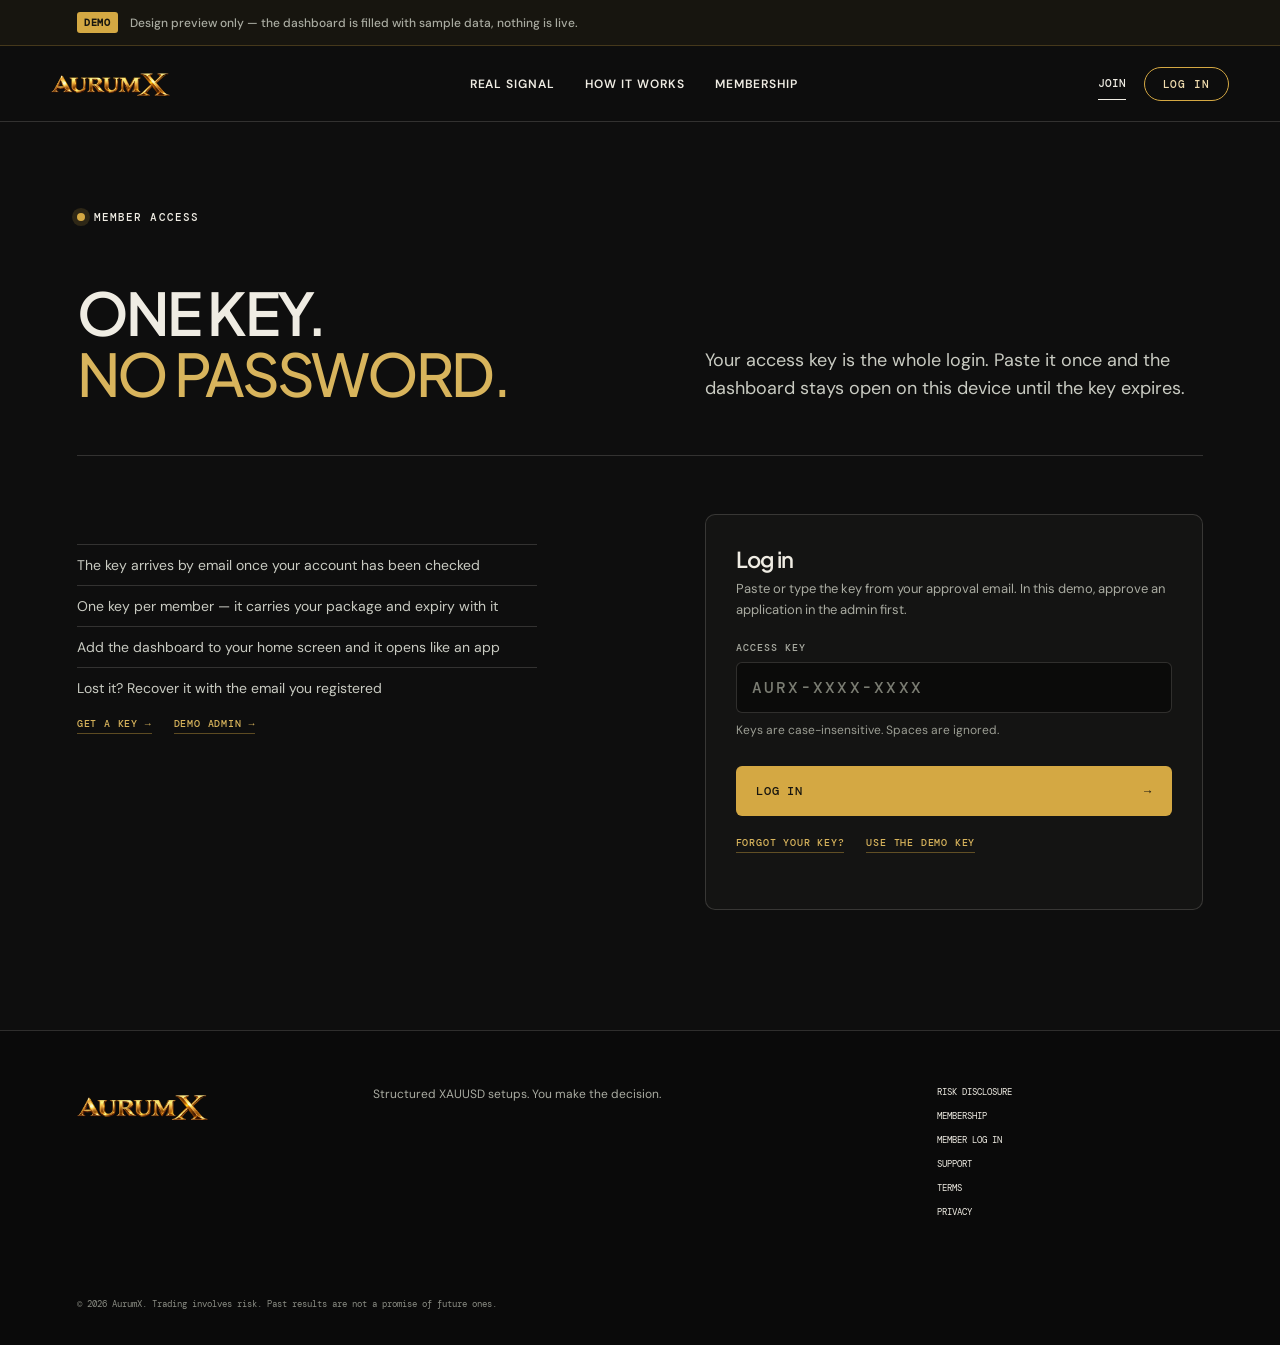
==== commit beb68406: "AurumX mockup: official wordmark in header/footer, emblem as favicon and app icon Co-Authored-By: Cl" ====
--- a/access/index.html
+++ b/access/index.html
@@ -6,6 +6,9 @@
   <meta name="robots" content="noindex">
   <meta name="description" content="Member access to the AurumX dashboard — one key, no password.">
   <meta name="theme-color" content="#0e0e0e">
+  <link rel="icon" href="../assets/favicon-32.png" sizes="32x32" type="image/png">
+  <link rel="icon" href="../assets/icon-192.png" sizes="192x192" type="image/png">
+  <link rel="apple-touch-icon" href="../assets/apple-touch-icon.png">
   <title>Member Access — AurumX</title>
   <link rel="preconnect" href="https://fonts.googleapis.com">
   <link rel="preconnect" href="https://fonts.gstatic.com" crossorigin>
@@ -142,7 +145,7 @@
 <body>
   <div class="demo-strip"><b>DEMO</b> <span>Design preview only &mdash; the dashboard is filled with sample data, nothing is live.</span></div>
   <header class="site-header">
-    <a class="brand" href="../" aria-label="AurumX home">AURUM<span>X</span></a>
+    <a class="brand" href="../" aria-label="AurumX home"><img src="../assets/logo-wordmark.webp" width="420" height="134" alt="AurumX"></a>
     <nav aria-label="Main navigation">
       <a href="../#signal">Real signal</a><a href="../#process">How it works</a><a href="../membership/">Membership</a>
     </nav>
@@ -335,7 +338,7 @@
     </section>
   </main>
 
-    <footer><a class="brand" href="../">AURUM<span>X</span></a><p>Structured XAUUSD setups. You make the decision.</p><div><a href="../#transparency">Risk disclosure</a><a href="../membership/">Membership</a><a href="../access/">Member log in</a><a href="../support/">Support</a><a href="../terms/">Terms</a><a href="../privacy/">Privacy</a></div><small>&copy; 2026 AurumX. Trading involves risk. Past results are not a promise of future ones.</small></footer>
+    <footer><a class="brand" href="../" aria-label="AurumX home"><img src="../assets/logo-wordmark.webp" width="420" height="134" alt="AurumX"></a><p>Structured XAUUSD setups. You make the decision.</p><div><a href="../#transparency">Risk disclosure</a><a href="../membership/">Membership</a><a href="../access/">Member log in</a><a href="../support/">Support</a><a href="../terms/">Terms</a><a href="../privacy/">Privacy</a></div><small>&copy; 2026 AurumX. Trading involves risk. Past results are not a promise of future ones.</small></footer>
 <script>
 const AX = {
   KEY: 'aurumx_demo_apps_v1',
--- a/assets/site.css
+++ b/assets/site.css
@@ -250,3 +250,9 @@
 .hero-shots img,.shots-phones img{width:auto}
 :focus-visible{outline:2px solid #d4a843;outline-offset:3px}
 .sample-line{margin-top:18px;font:500 11px DM Mono,monospace;letter-spacing:.08em;color:#e2bf72}
+
+/* official AurumX wordmark (replaces the typed placeholder) */
+.brand{display:flex;align-items:center;padding:0}
+.brand img{height:38px;width:auto;display:block}
+footer .brand img{height:42px}
+@media(max-width:600px){.site-header .brand img{height:31px}.site-header .brand{padding:0}}
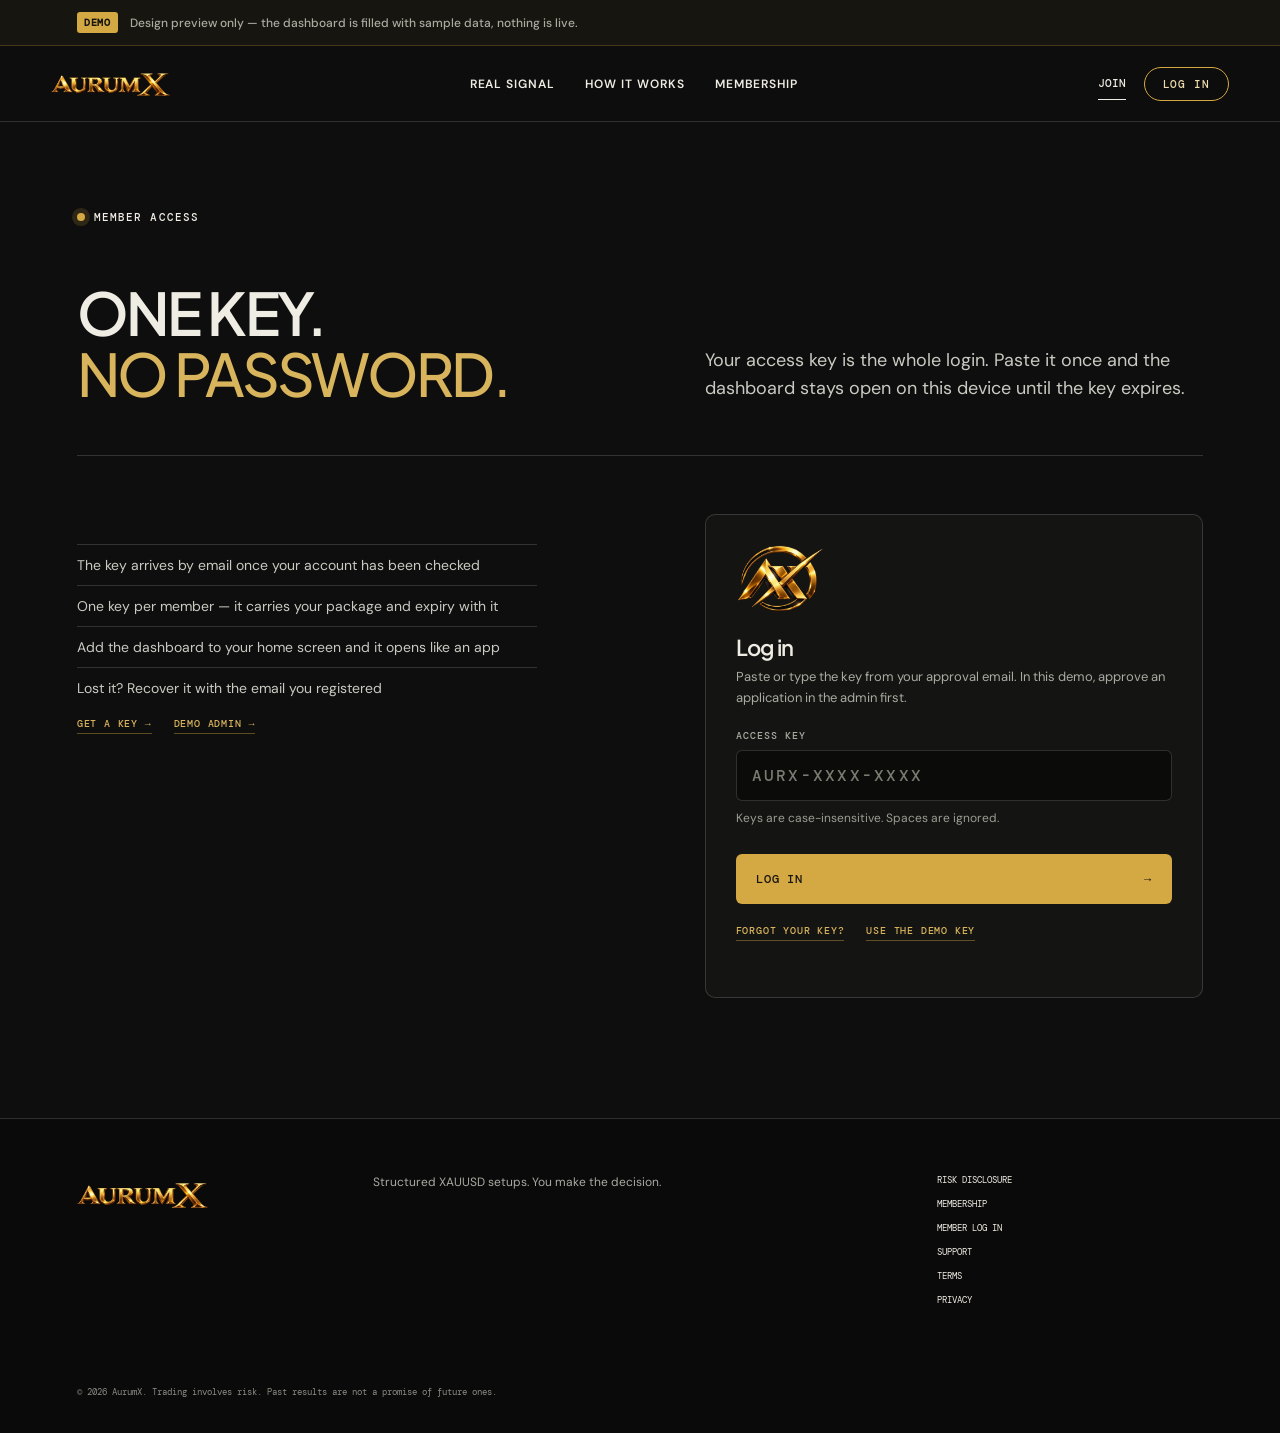
==== commit eaf0b19b: "AurumX mockup: round AX emblem as the closing seal on the landing and at the top of the log-in card " ====
--- a/access/index.html
+++ b/access/index.html
@@ -6,6 +6,20 @@
   <meta name="robots" content="noindex">
   <meta name="description" content="Member access to the AurumX dashboard — one key, no password.">
   <meta name="theme-color" content="#0e0e0e">
+  <meta property="og:type" content="website">
+  <meta property="og:site_name" content="AurumX">
+  <meta property="og:title" content="Member Access — AurumX">
+  <meta property="og:description" content="Member access to the AurumX dashboard — one key, no password.">
+  <meta property="og:image" content="https://aurumxmockup.vercel.app/assets/og-card.png">
+  <meta property="og:image:type" content="image/png">
+  <meta property="og:image:width" content="1200">
+  <meta property="og:image:height" content="630">
+  <meta property="og:image:alt" content="AurumX share card: gold signals with a plan behind them, two phones showing the signal and risk planner screens, and a Become a member button">
+  <meta name="twitter:card" content="summary_large_image">
+  <meta name="twitter:title" content="Member Access — AurumX">
+  <meta name="twitter:description" content="Member access to the AurumX dashboard — one key, no password.">
+  <meta name="twitter:image" content="https://aurumxmockup.vercel.app/assets/og-card.png">
+  <meta name="twitter:image:alt" content="AurumX share card: gold signals with a plan behind them, two phones showing the signal and risk planner screens, and a Become a member button">
   <link rel="icon" href="../assets/favicon-32.png" sizes="32x32" type="image/png">
   <link rel="icon" href="../assets/icon-192.png" sizes="192x192" type="image/png">
   <link rel="apple-touch-icon" href="../assets/apple-touch-icon.png">
@@ -140,6 +154,17 @@
 }
 @media(max-width:900px){.gate,.planner{grid-template-columns:1fr;gap:34px}.stat-grid,.account-grid{grid-template-columns:1fr}.stat-grid article,.account-grid article{border-right:0;border-bottom:1px solid var(--line)}.mini-grid{grid-template-columns:1fr 1fr}.mini-grid article:nth-child(2){border-right:0}.panel{padding:24px 18px 30px}}
 
+.tabs .short{display:none}
+.tf{display:flex;gap:6px;flex-wrap:wrap}
+.tf button{background:transparent;border:1px solid var(--line);border-radius:999px;padding:8px 14px;font:500 10px DM Mono,monospace;letter-spacing:.08em;color:#a9aba1;cursor:pointer}
+.tf button[aria-pressed=true]{background:#d4a843;border-color:#d4a843;color:#17150f}
+.chart-box{position:relative;margin-top:24px;border:1px solid var(--line);border-radius:10px;background:#0c0c0b;overflow:hidden}
+#chart{height:430px}
+.chart-mark{position:absolute;left:14px;top:12px;width:104px;height:auto;opacity:.5;pointer-events:none;z-index:2}
+.chart-legend{display:flex;flex-wrap:wrap;gap:8px 22px;margin-top:18px;font:500 10px DM Mono,monospace;letter-spacing:.08em;color:#a9aba1}
+.chart-legend i{display:inline-block;width:14px;height:0;border-top:2px dashed currentColor;vertical-align:middle;margin-right:8px}
+@media(max-width:600px){#chart{height:340px}.chart-mark{width:84px;left:10px;top:10px}.tabs{gap:5px;padding:12px 10px}.tabs button{padding:9px 10px;font-size:10px;letter-spacing:.02em}.tabs .long{display:none}.tabs .short{display:inline}.tf button{padding:9px 13px;font-size:11px}.chart-legend{font-size:11px}}
+
 </style>
 </head>
 <body>
@@ -180,6 +205,7 @@
         </div>
 
         <form class="card" id="login">
+          <img class="seal" src="../assets/logo-emblem.webp" width="640" height="479" alt="AurumX emblem">
           <h2>Log in</h2>
           <p>Paste or type the key from your approval email. In this demo, approve an application in the admin first.</p>
           <div class="field">
@@ -214,7 +240,8 @@
         </div>
         <div class="tabs" role="tablist">
           <button role="tab" aria-selected="true" data-tab="signal">Signal</button>
-          <button role="tab" aria-selected="false" data-tab="performance">Performance</button>
+          <button role="tab" aria-selected="false" data-tab="chart">Chart</button>
+          <button role="tab" aria-selected="false" data-tab="performance" aria-label="Performance"><span class="long">Performance</span><span class="short">Stats</span></button>
           <button role="tab" aria-selected="false" data-tab="planner">Planner</button>
           <button role="tab" aria-selected="false" data-tab="account">Account</button>
         </div>
@@ -246,6 +273,25 @@
             <div><dt>STOP LOSS</dt><dd class="stop">4381.98<small>RISK 207.9 PIPS</small></dd></div>
           </dl>
           <p class="note">Tap any level to copy it into your platform. One setup is active at a time — a new one replaces it and the old one moves into the record.</p>
+        </div>
+
+        <!-- Chart -->
+        <div class="panel" data-panel="chart">
+          <div class="panel-head">
+            <div><span>XAUUSD · CHART</span><h2>The setup, on the chart</h2></div>
+            <div class="tf" role="group" aria-label="Timeframe">
+              <button type="button" data-tf="15" aria-pressed="false">M15</button>
+              <button type="button" data-tf="60" aria-pressed="true">H1</button>
+              <button type="button" data-tf="240" aria-pressed="false">H4</button>
+              <button type="button" data-tf="1440" aria-pressed="false">D1</button>
+            </div>
+          </div>
+          <div class="chart-box">
+            <div id="chart" role="img" aria-label="XAUUSD candlestick chart with the entry, take-profit and stop-loss levels of the current setup"></div>
+            <img class="chart-mark" src="../assets/logo-wordmark.webp" alt="">
+          </div>
+          <div class="chart-legend"><span style="color:#efece3"><i></i>ENTRY</span><span style="color:var(--live)"><i></i>TAKE PROFIT</span><span style="color:var(--stop)"><i></i>STOP LOSS</span></div>
+          <p class="note">Sample candles drawn for this demo, not market data. Entry, targets and stop are the levels from the Signal tab.</p>
         </div>
 
         <!-- Performance -->
@@ -339,6 +385,7 @@
   </main>
 
     <footer><a class="brand" href="../" aria-label="AurumX home"><img src="../assets/logo-wordmark.webp" width="420" height="134" alt="AurumX"></a><p>Structured XAUUSD setups. You make the decision.</p><div><a href="../#transparency">Risk disclosure</a><a href="../membership/">Membership</a><a href="../access/">Member log in</a><a href="../support/">Support</a><a href="../terms/">Terms</a><a href="../privacy/">Privacy</a></div><small>&copy; 2026 AurumX. Trading involves risk. Past results are not a promise of future ones.</small></footer>
+<script src="../assets/lightweight-charts.js"></script>
 <script>
 const AX = {
   KEY: 'aurumx_demo_apps_v1',
@@ -409,8 +456,68 @@
 document.getElementById('forgot').addEventListener('click', (e) => { e.preventDefault(); msg.textContent = 'In the live app this asks for your registered email and sends the key back to it.'; });
 document.getElementById('logout').addEventListener('click', (e) => { e.preventDefault(); app.hidden = true; gate.hidden = false; msg.textContent = ''; keyInput.value = ''; window.scrollTo({ top: 0 }); });
 
+
+// ── chart (TradingView Lightweight Charts, vendored in /assets) ──────────────
+let chart = null, series = null, lastCandle = null, tick = null;
+const mulberry = (a) => () => { a |= 0; a = (a + 0x6D2B79F5) | 0; let t = Math.imul(a ^ (a >>> 15), 1 | a); t = (t + Math.imul(t ^ (t >>> 7), 61 | t)) ^ t; return ((t ^ (t >>> 14)) >>> 0) / 4294967296; };
+const LAST = 4361.19;
+const makeCandles = (tfMin) => {
+  const rnd = mulberry(7 + tfMin), n = tfMin >= 1440 ? 120 : 160, step = tfMin * 60;
+  const vol = Math.sqrt(tfMin) * 0.55;
+  let t = Math.floor(Date.now() / 1000 / step) * step - n * step, price = 4300, out = [];
+  for (let i = 0; i < n; i++) {
+    const open = price, drift = Math.sin(i / 11) * vol * 0.35 + (rnd() - 0.5) * vol * 2.2;
+    const close = open + drift, high = Math.max(open, close) + rnd() * vol, low = Math.min(open, close) - rnd() * vol;
+    out.push({ time: t, open, high, low, close }); price = close; t += step;
+  }
+  const shift = LAST - out[out.length - 1].close;   // land on the live price of the Signal tab
+  return out.map((c) => ({ time: c.time, open: +(c.open + shift).toFixed(2), high: +(c.high + shift).toFixed(2), low: +(c.low + shift).toFixed(2), close: +(c.close + shift).toFixed(2) }));
+};
+const LEVELS = [
+  { price: 4368.75, title: 'ENTRY', color: '#efece3' },
+  { price: 4362.13, title: 'TP1', color: '#3ddc97' },
+  { price: 4355.52, title: 'TP2', color: '#3ddc97' },
+  { price: 4348.90, title: 'TP3', color: '#3ddc97' },
+  { price: 4381.98, title: 'SL', color: '#e0644f' },
+];
+const loadCandles = (tfMin) => {
+  const data = makeCandles(tfMin);
+  series.setData(data);
+  lastCandle = { ...data[data.length - 1] };
+  chart.timeScale().fitContent();
+};
+const initChart = () => {
+  if (chart || !window.LightweightCharts) return;
+  const LW = window.LightweightCharts;
+  chart = LW.createChart(document.getElementById('chart'), {
+    autoSize: true,
+    layout: { background: { type: 'solid', color: '#0c0c0b' }, textColor: '#9b9d93', fontFamily: 'DM Mono, monospace', fontSize: 11 },
+    grid: { vertLines: { color: '#171714' }, horzLines: { color: '#171714' } },
+    rightPriceScale: { borderColor: '#24241f', scaleMargins: { top: 0.12, bottom: 0.14 } },
+    timeScale: { borderColor: '#24241f', timeVisible: true, secondsVisible: false },
+    crosshair: { vertLine: { color: '#5a5a50', labelBackgroundColor: '#2a2a26' }, horzLine: { color: '#5a5a50', labelBackgroundColor: '#2a2a26' } },
+  });
+  series = chart.addSeries(LW.CandlestickSeries, { upColor: '#3ddc97', downColor: '#e0644f', borderUpColor: '#3ddc97', borderDownColor: '#e0644f', wickUpColor: '#3ddc97', wickDownColor: '#e0644f', priceLineColor: '#d4a843' });
+  LEVELS.forEach((l) => series.createPriceLine({ price: l.price, color: l.color, lineWidth: 1, lineStyle: 2, axisLabelVisible: true, title: l.title }));
+  loadCandles(60);
+  // a gentle simulated tick so the last candle breathes (skipped for reduced motion)
+  if (!matchMedia('(prefers-reduced-motion: reduce)').matches) {
+    tick = setInterval(() => {
+      if (!lastCandle || document.hidden) return;
+      const close = +(lastCandle.close + (Math.random() - 0.5) * 0.9).toFixed(2);
+      lastCandle = { ...lastCandle, close, high: Math.max(lastCandle.high, close), low: Math.min(lastCandle.low, close) };
+      series.update(lastCandle);
+    }, 1800);
+  }
+};
+document.querySelectorAll('.tf button').forEach((b) => b.addEventListener('click', () => {
+  document.querySelectorAll('.tf button').forEach((x) => x.setAttribute('aria-pressed', String(x === b)));
+  if (series) loadCandles(Number(b.dataset.tf));
+}));
+
 document.querySelectorAll('.tabs button').forEach((btn) => {
   btn.addEventListener('click', () => {
+    if (btn.dataset.tab === 'chart') requestAnimationFrame(initChart);
     document.querySelectorAll('.tabs button').forEach((b) => b.setAttribute('aria-selected', String(b === btn)));
     document.querySelectorAll('.panel').forEach((p) => p.classList.toggle('open', p.dataset.panel === btn.dataset.tab));
   });
--- a/assets/site.css
+++ b/assets/site.css
@@ -256,3 +256,9 @@
 .brand img{height:38px;width:auto;display:block}
 footer .brand img{height:42px}
 @media(max-width:600px){.site-header .brand img{height:31px}.site-header .brand{padding:0}}
+.tablet-shot img{height:auto}
+
+/* round AX emblem: closing seal on the landing, mark at the top of the log-in card */
+.seal{display:block;height:116px;width:auto;margin:0 auto 28px;filter:drop-shadow(0 14px 30px rgba(212,168,67,.18))}
+.card .seal{height:68px;margin:0 0 20px;filter:none}
+@media(max-width:600px){.seal{height:92px}.card .seal{height:60px}}
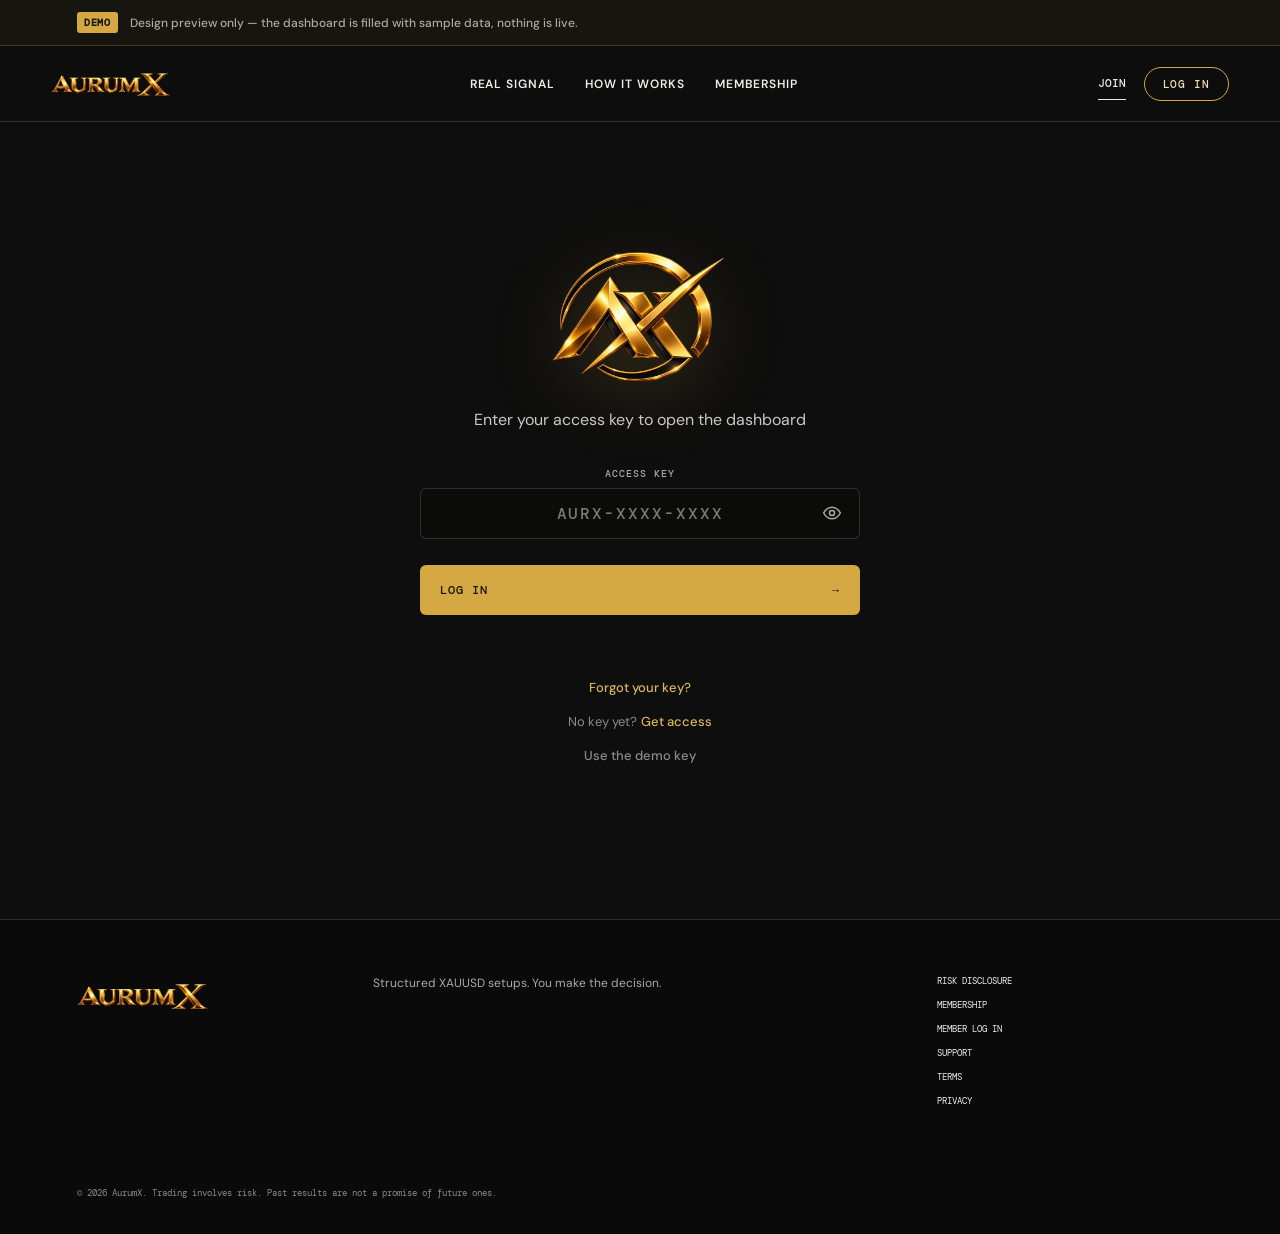
==== commit f0705177: "AurumX mockup: simple centred log-in on /access (emblem, one line, masked key with eye toggle) Co-Au" ====
--- a/access/index.html
+++ b/access/index.html
@@ -154,6 +154,26 @@
 }
 @media(max-width:900px){.gate,.planner{grid-template-columns:1fr;gap:34px}.stat-grid,.account-grid{grid-template-columns:1fr}.stat-grid article,.account-grid article{border-right:0;border-bottom:1px solid var(--line)}.mini-grid{grid-template-columns:1fr 1fr}.mini-grid article:nth-child(2){border-right:0}.panel{padding:24px 18px 30px}}
 
+.gate-min{display:flex;flex-direction:column;align-items:center;text-align:center;min-height:64vh;justify-content:center;padding:40px 0 24px}
+.gate-min .gate-logo{height:136px;width:auto;display:block;margin:0 0 22px;filter:drop-shadow(0 16px 34px rgba(212,168,67,.2))}
+.gate-prompt{margin:0 0 34px;color:#c9cbc2;font-size:16px;line-height:1.55}
+.gate-form{width:100%;max-width:440px}
+.gate-form .field{margin-top:0;text-align:center}
+.gate-form label{text-align:center}
+.keywrap{position:relative}
+.keywrap input{text-align:center;padding-right:54px;padding-left:54px;letter-spacing:.2em}
+.keywrap input::placeholder{letter-spacing:.12em}
+.keywrap .eye{position:absolute;right:8px;top:50%;transform:translateY(-50%);width:40px;height:40px;display:grid;place-items:center;background:transparent;border:0;border-radius:6px;color:#a9aba1;cursor:pointer}
+.keywrap .eye:hover{color:#f0dcae}
+.keywrap .eye svg{width:20px;height:20px}
+.gate-links{display:flex;flex-direction:column;align-items:center;gap:6px;margin-top:22px}
+.gate-links a{display:inline-block;padding:11px 8px;font:500 13px 'DM Sans',sans-serif;color:#d8b45c}
+.gate-links a:hover{color:#f0dcae}
+.gate-links .soft{font-size:13px;color:#8b8d84}
+.gate-links .soft a{display:inline;padding:0 0 0 4px}
+.gate-min .note{margin-top:14px;text-align:center;min-height:1.4em}
+@media(max-width:600px){.gate-min{min-height:58vh;padding:20px 0}.gate-min .gate-logo{height:108px}}
+
 .tabs .short{display:none}
 .tf{display:flex;gap:6px;flex-wrap:wrap}
 .tf button{background:transparent;border:1px solid var(--line);border-radius:999px;padding:8px 14px;font:500 10px DM Mono,monospace;letter-spacing:.08em;color:#a9aba1;cursor:pointer}
@@ -181,46 +201,27 @@
   </header>
   <main class="page">
     <!-- ── the gate ─────────────────────────────────────────────────────── -->
-    <section id="gate">
-      <div class="page-head">
-        <div>
-          <div class="eyebrow"><i></i> MEMBER ACCESS</div>
-          <h1>ONE KEY.<br><em>NO PASSWORD.</em></h1>
-        </div>
-        <p>Your access key is the whole login. Paste it once and the dashboard stays open on this device until the key expires.</p>
-      </div>
-
-      <div class="gate">
-        <div class="gate-copy">
-          <ul>
-            <li>The key arrives by email once your account has been checked</li>
-            <li>One key per member — it carries your package and expiry with it</li>
-            <li>Add the dashboard to your home screen and it opens like an app</li>
-            <li>Lost it? Recover it with the email you registered</li>
-          </ul>
-          <div class="inline-links">
-            <a href="../membership/">Get a key →</a>
-            <a href="../admin/">Demo admin →</a>
-          </div>
-        </div>
-
-        <form class="card" id="login">
-          <img class="seal" src="../assets/logo-emblem.webp" width="640" height="479" alt="AurumX emblem">
-          <h2>Log in</h2>
-          <p>Paste or type the key from your approval email. In this demo, approve an application in the admin first.</p>
-          <div class="field">
-            <label for="key">Access key</label>
-            <input class="mono" id="key" name="key" placeholder="AURX-XXXX-XXXX" autocomplete="off" spellcheck="false">
-            <small class="hint">Keys are case-insensitive. Spaces are ignored.</small>
-          </div>
-          <button class="btn-gold" type="submit">Log in <span>→</span></button>
-          <div class="inline-links">
-            <a href="#" id="forgot">Forgot your key?</a>
-            <a href="#" id="usedemo">Use the demo key</a>
-          </div>
-          <p class="note" id="msg"></p>
-        </form>
-      </div>
+    <section id="gate" class="gate-min">
+      <img class="gate-logo" src="../assets/logo-emblem.webp" width="640" height="479" alt="AurumX">
+      <p class="gate-prompt">Enter your access key to open the dashboard</p>
+      <form class="gate-form" id="login" novalidate>
+        <div class="field">
+          <label for="key">Access key</label>
+          <div class="keywrap">
+            <input class="mono" id="key" name="key" type="password" placeholder="AURX-XXXX-XXXX" autocomplete="off" autocapitalize="characters" spellcheck="false">
+            <button class="eye" type="button" id="eye" aria-label="Show key" aria-pressed="false">
+              <svg viewBox="0 0 24 24" fill="none" stroke="currentColor" stroke-width="1.8" stroke-linecap="round" stroke-linejoin="round" aria-hidden="true"><path d="M2 12s3.6-7 10-7 10 7 10 7-3.6 7-10 7S2 12 2 12z"/><circle cx="12" cy="12" r="3"/></svg>
+            </button>
+          </div>
+        </div>
+        <button class="btn-gold" type="submit">Log in <span>&rarr;</span></button>
+        <p class="note" id="msg" role="status"></p>
+        <div class="gate-links">
+          <a href="#" id="forgot">Forgot your key?</a>
+          <span class="soft">No key yet?<a href="../membership/">Get access</a></span>
+          <a href="#" id="usedemo" class="soft">Use the demo key</a>
+        </div>
+      </form>
     </section>
 
     <!-- ── the console ──────────────────────────────────────────────────── -->
@@ -453,6 +454,12 @@
 
 document.getElementById('login').addEventListener('submit', (e) => { e.preventDefault(); tryKey(keyInput.value); });
 document.getElementById('usedemo').addEventListener('click', (e) => { e.preventDefault(); keyInput.value = DEMO_KEY; tryKey(DEMO_KEY); });
+document.getElementById('eye').addEventListener('click', (e) => {
+  const on = keyInput.type === 'password';
+  keyInput.type = on ? 'text' : 'password';
+  e.currentTarget.setAttribute('aria-pressed', String(on)); e.currentTarget.setAttribute('aria-label', on ? 'Hide key' : 'Show key');
+  keyInput.focus();
+});
 document.getElementById('forgot').addEventListener('click', (e) => { e.preventDefault(); msg.textContent = 'In the live app this asks for your registered email and sends the key back to it.'; });
 document.getElementById('logout').addEventListener('click', (e) => { e.preventDefault(); app.hidden = true; gate.hidden = false; msg.textContent = ''; keyInput.value = ''; window.scrollTo({ top: 0 }); });
 
